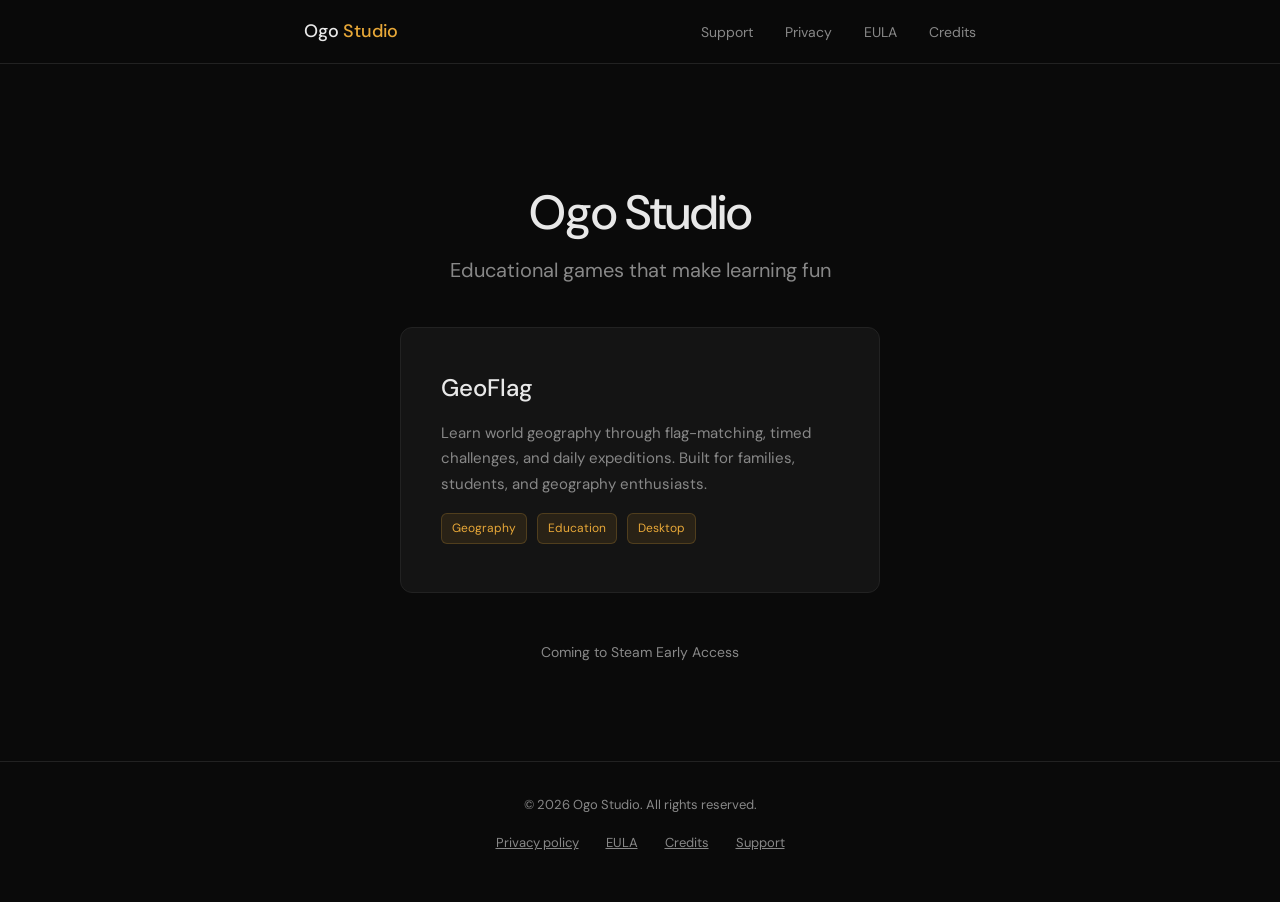
==== index.html @ eb95d6f3 "Initial site: landing, legal docs, support, credits" ====
<!DOCTYPE html>
<html lang="en">
<head>
  <meta charset="UTF-8">
  <meta name="viewport" content="width=device-width, initial-scale=1.0">
  <title>Ogo Studio</title>
  <meta name="description" content="Ogo Studio builds educational games that make learning geography fun. Home of GeoFlag.">
  <link rel="preconnect" href="https://fonts.googleapis.com">
  <link rel="preconnect" href="https://fonts.gstatic.com" crossorigin>
  <link href="https://fonts.googleapis.com/css2?family=DM+Sans:wght@400;500&display=swap" rel="stylesheet">
  <link rel="stylesheet" href="style.css">
</head>
<body>

  <header class="site-header">
    <div class="inner">
      <a href="index.html" class="site-logo">Ogo <span>Studio</span></a>
      <nav>
        <a href="support.html">Support</a>
        <a href="privacy.html">Privacy</a>
        <a href="eula.html">EULA</a>
        <a href="credits.html">Credits</a>
      </nav>
    </div>
  </header>

  <section class="hero">
    <h1>Ogo Studio</h1>
    <p class="subtitle">Educational games that make learning fun</p>

    <div class="game-card">
      <h2 class="mt-0">GeoFlag</h2>
      <p>Learn world geography through flag-matching, timed challenges, and daily expeditions. Built for families, students, and geography enthusiasts.</p>
      <div>
        <span class="tag">Geography</span>
        <span class="tag">Education</span>
        <span class="tag">Desktop</span>
      </div>
    </div>

    <p style="color: var(--text-dim); font-size: 14px;">Coming to Steam Early Access</p>
  </section>

  <footer class="site-footer">
    <p>&copy; 2026 Ogo Studio. All rights reserved.</p>
    <p>
      <a href="privacy.html">Privacy policy</a>
      <a href="eula.html">EULA</a>
      <a href="credits.html">Credits</a>
      <a href="support.html">Support</a>
    </p>
  </footer>

</body>
</html>
---- style.css ----
/* ── Ogo Studio — Shared Styles ── */

:root {
  --bg:        #0a0a0a;
  --surface:   #141414;
  --border:    #222;
  --text:      #e8e8e8;
  --text-dim:  #888;
  --accent:    #e8a838;
  --accent-hover: #f0b848;
  --radius:    12px;
  --max-w:     720px;
}

*, *::before, *::after { box-sizing: border-box; margin: 0; padding: 0; }

html { scroll-behavior: smooth; }

body {
  font-family: "DM Sans", system-ui, -apple-system, sans-serif;
  font-weight: 400;
  font-size: 16px;
  line-height: 1.7;
  color: var(--text);
  background: var(--bg);
  -webkit-font-smoothing: antialiased;
}

/* ── Layout ── */

.page {
  max-width: var(--max-w);
  margin: 0 auto;
  padding: 80px 24px 120px;
}

/* ── Header / Nav ── */

.site-header {
  position: sticky;
  top: 0;
  z-index: 100;
  background: rgba(10, 10, 10, 0.85);
  backdrop-filter: blur(16px);
  -webkit-backdrop-filter: blur(16px);
  border-bottom: 1px solid var(--border);
}

.site-header .inner {
  max-width: var(--max-w);
  margin: 0 auto;
  padding: 16px 24px;
  display: flex;
  align-items: center;
  justify-content: space-between;
}

.site-logo {
  font-size: 18px;
  font-weight: 500;
  color: var(--text);
  text-decoration: none;
  letter-spacing: -0.01em;
}

.site-logo span {
  color: var(--accent);
}

nav a {
  color: var(--text-dim);
  text-decoration: none;
  font-size: 14px;
  margin-left: 28px;
  transition: color 0.2s;
}

nav a:hover { color: var(--text); }

/* ── Typography ── */

h1 {
  font-size: 36px;
  font-weight: 500;
  line-height: 1.2;
  margin-bottom: 16px;
  letter-spacing: -0.02em;
}

h2 {
  font-size: 22px;
  font-weight: 500;
  margin-top: 48px;
  margin-bottom: 12px;
}

h3 {
  font-size: 17px;
  font-weight: 500;
  margin-top: 32px;
  margin-bottom: 8px;
}

p { margin-bottom: 16px; }

.subtitle {
  font-size: 18px;
  color: var(--text-dim);
  margin-bottom: 48px;
}

.effective-date {
  font-size: 13px;
  color: var(--text-dim);
  margin-bottom: 48px;
}

/* ── Lists ── */

ul, ol {
  margin: 0 0 16px 24px;
}

li { margin-bottom: 6px; }

/* ── Links ── */

a { color: var(--accent); }
a:hover { color: var(--accent-hover); }

/* ── Cards ── */

.card {
  background: var(--surface);
  border: 1px solid var(--border);
  border-radius: var(--radius);
  padding: 32px;
  margin-bottom: 24px;
}

/* ── Hero (landing) ── */

.hero {
  text-align: center;
  padding: 120px 24px 80px;
}

.hero h1 {
  font-size: 48px;
  margin-bottom: 12px;
}

.hero .subtitle {
  font-size: 20px;
  margin-bottom: 40px;
}

.game-card {
  background: var(--surface);
  border: 1px solid var(--border);
  border-radius: var(--radius);
  padding: 40px;
  max-width: 480px;
  margin: 0 auto 48px;
  text-align: left;
}

.game-card h2 {
  margin-top: 0;
  font-size: 24px;
}

.game-card p {
  color: var(--text-dim);
  font-size: 15px;
}

.tag {
  display: inline-block;
  font-size: 12px;
  color: var(--accent);
  background: rgba(232, 168, 56, 0.1);
  border: 1px solid rgba(232, 168, 56, 0.2);
  border-radius: 6px;
  padding: 4px 10px;
  margin-right: 6px;
  margin-bottom: 8px;
}

/* ── Support form ── */

.form-group {
  margin-bottom: 20px;
}

label {
  display: block;
  font-size: 14px;
  color: var(--text-dim);
  margin-bottom: 6px;
}

input, textarea, select {
  width: 100%;
  background: var(--bg);
  border: 1px solid var(--border);
  border-radius: 8px;
  padding: 12px 14px;
  font-family: inherit;
  font-size: 15px;
  color: var(--text);
  transition: border-color 0.2s;
}

input:focus, textarea:focus, select:focus {
  outline: none;
  border-color: var(--accent);
}

textarea { resize: vertical; min-height: 120px; }

select { cursor: pointer; }

button {
  background: var(--accent);
  color: #0a0a0a;
  border: none;
  border-radius: 8px;
  padding: 12px 28px;
  font-family: inherit;
  font-size: 15px;
  font-weight: 500;
  cursor: pointer;
  transition: background 0.2s;
}

button:hover { background: var(--accent-hover); }

/* ── Footer ── */

.site-footer {
  border-top: 1px solid var(--border);
  padding: 32px 24px;
  text-align: center;
  font-size: 13px;
  color: var(--text-dim);
}

.site-footer a {
  color: var(--text-dim);
  margin: 0 12px;
}

.site-footer a:hover { color: var(--text); }

/* ── Utility ── */

.mt-0 { margin-top: 0; }
.mb-0 { margin-bottom: 0; }

/* ── Responsive ── */

.meta {
  font-size: 13px;
  color: var(--text-dim);
  margin-top: 8px;
}

.card h3:first-child { margin-top: 0; }

/* ── Responsive ── */

@media (max-width: 600px) {
  .hero h1 { font-size: 32px; }
  .hero { padding: 80px 20px 60px; }
  .page { padding: 60px 20px 100px; }
  nav a { margin-left: 16px; font-size: 13px; }
  .game-card { padding: 28px; }
}
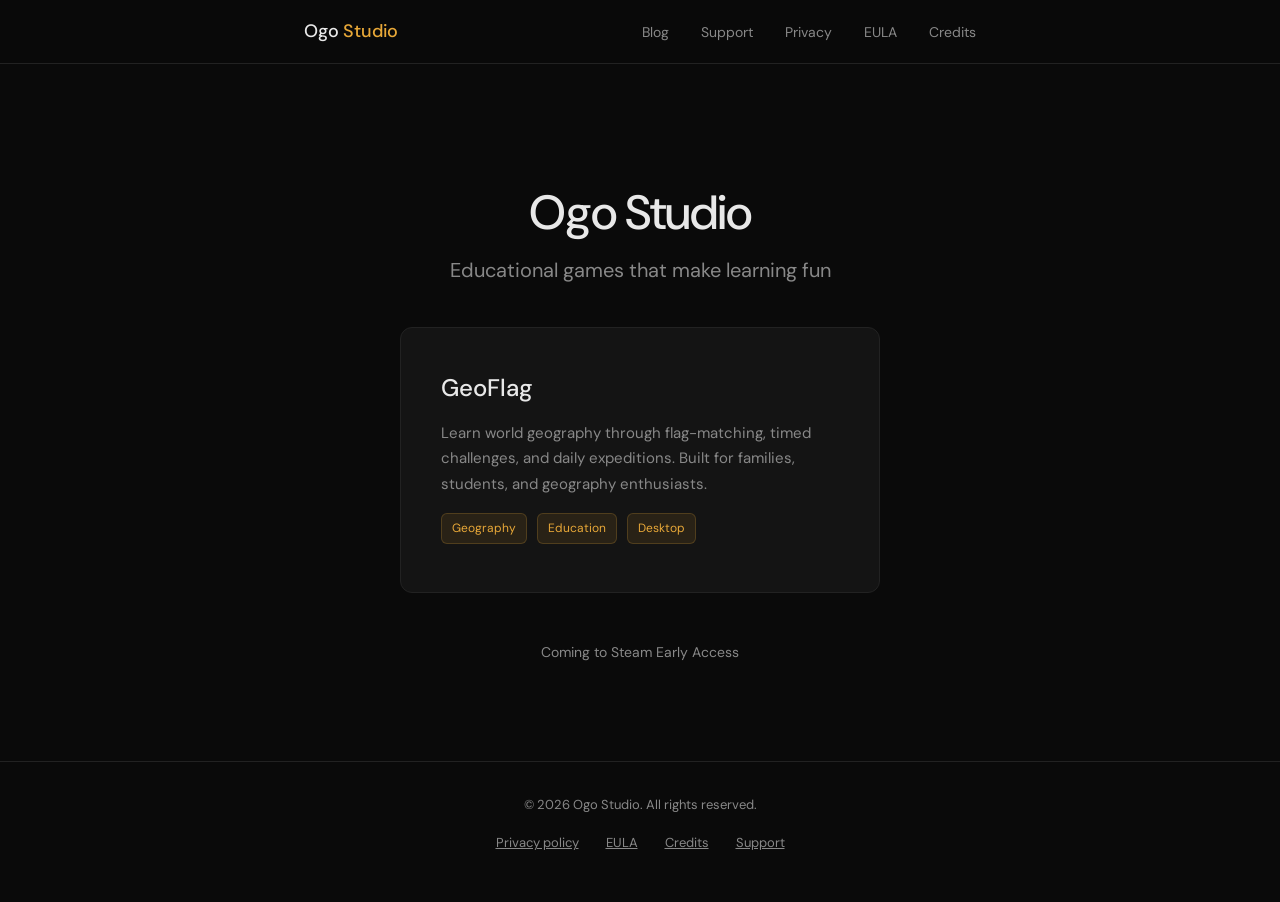
==== commit 0014db5f: "Add /blog/ section + nav links across all pages Sets up canonical blog home for Ogo Studio dev posts" ====
--- a/index.html
+++ b/index.html
@@ -16,6 +16,7 @@
     <div class="inner">
       <a href="index.html" class="site-logo">Ogo <span>Studio</span></a>
       <nav>
+        <a href="blog/index.html">Blog</a>
         <a href="support.html">Support</a>
         <a href="privacy.html">Privacy</a>
         <a href="eula.html">EULA</a>
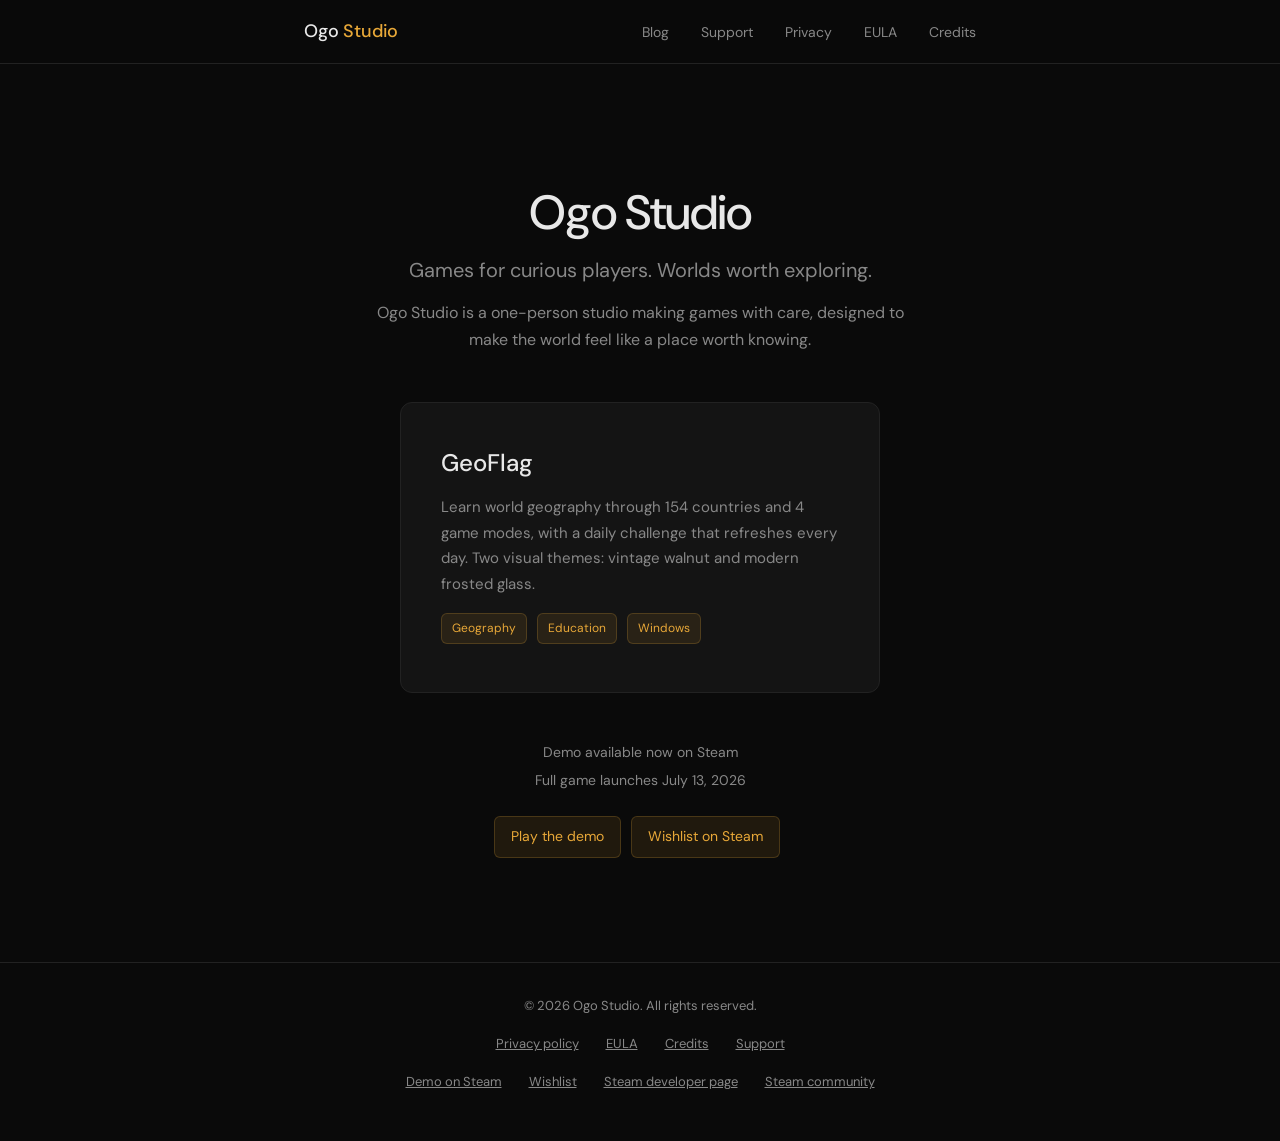
==== commit e430178c: "Update landing copy and add Steam funnel Replace generic "Educational games that make learning fun" " ====
--- a/index.html
+++ b/index.html
@@ -27,19 +27,26 @@
 
   <section class="hero">
     <h1>Ogo Studio</h1>
-    <p class="subtitle">Educational games that make learning fun</p>
+    <p class="subtitle">Games for curious players. Worlds worth exploring.</p>
+    <p style="color: var(--text-dim); max-width: 540px; margin: -28px auto 48px;">Ogo Studio is a one-person studio making games with care, designed to make the world feel like a place worth knowing.</p>
 
     <div class="game-card">
       <h2 class="mt-0">GeoFlag</h2>
-      <p>Learn world geography through flag-matching, timed challenges, and daily expeditions. Built for families, students, and geography enthusiasts.</p>
+      <p>Learn world geography through 154 countries and 4 game modes, with a daily challenge that refreshes every day. Two visual themes: vintage walnut and modern frosted glass.</p>
       <div>
         <span class="tag">Geography</span>
         <span class="tag">Education</span>
-        <span class="tag">Desktop</span>
+        <span class="tag">Windows</span>
       </div>
     </div>
 
-    <p style="color: var(--text-dim); font-size: 14px;">Coming to Steam Early Access</p>
+    <p style="color: var(--text-dim); font-size: 14px; margin-bottom: 4px;">Demo available now on Steam</p>
+    <p style="color: var(--text-dim); font-size: 14px; margin-bottom: 24px;">Full game launches July 13, 2026</p>
+
+    <p>
+      <a class="tag" href="https://store.steampowered.com/app/4675110" target="_blank" rel="noopener noreferrer" style="font-size: 14px; padding: 8px 16px; text-decoration: none;">Play the demo</a>
+      <a class="tag" href="https://store.steampowered.com/app/4628800" target="_blank" rel="noopener noreferrer" style="font-size: 14px; padding: 8px 16px; text-decoration: none;">Wishlist on Steam</a>
+    </p>
   </section>
 
   <footer class="site-footer">
@@ -50,6 +57,12 @@
       <a href="credits.html">Credits</a>
       <a href="support.html">Support</a>
     </p>
+    <p>
+      <a href="https://store.steampowered.com/app/4675110" target="_blank" rel="noopener noreferrer">Demo on Steam</a>
+      <a href="https://store.steampowered.com/app/4628800" target="_blank" rel="noopener noreferrer">Wishlist</a>
+      <a href="https://store.steampowered.com/developer/ogostudio" target="_blank" rel="noopener noreferrer">Steam developer page</a>
+      <a href="https://steamcommunity.com/groups/ogostudio" target="_blank" rel="noopener noreferrer">Steam community</a>
+    </p>
   </footer>
 
 </body>
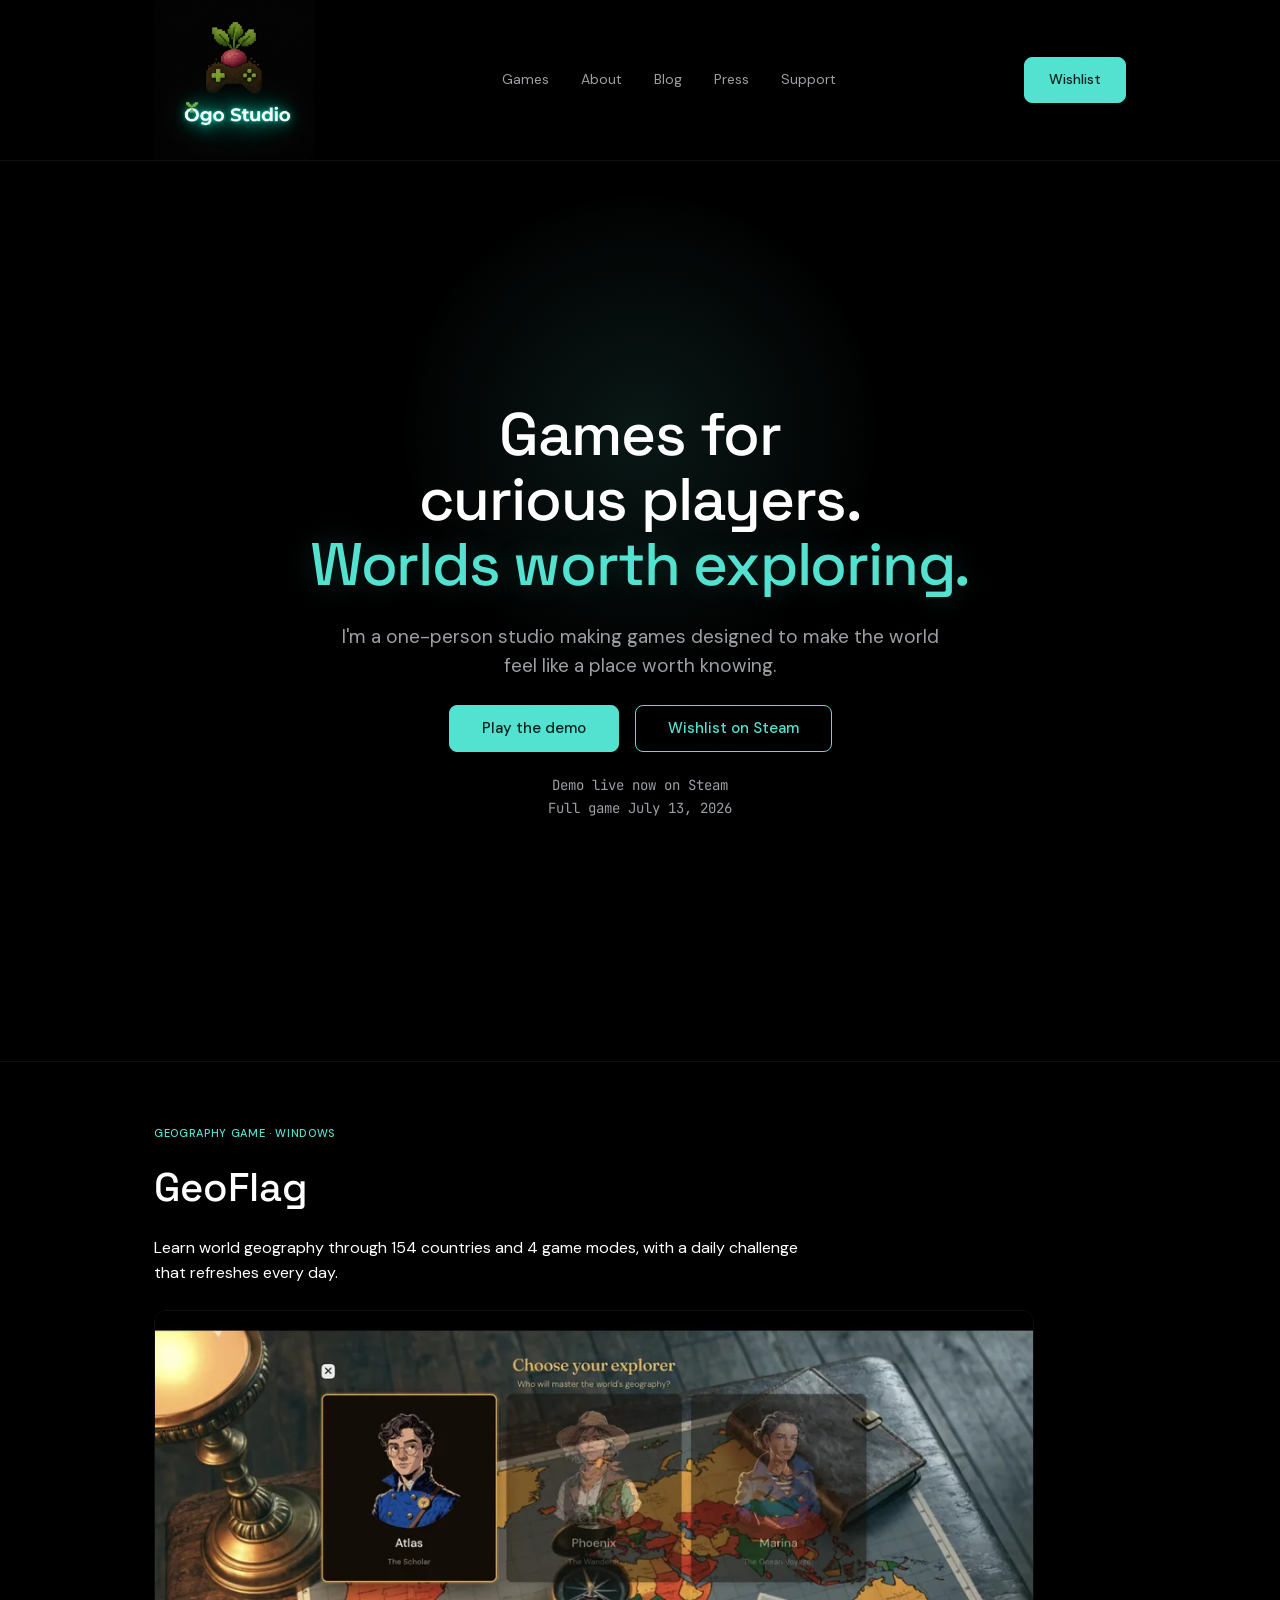
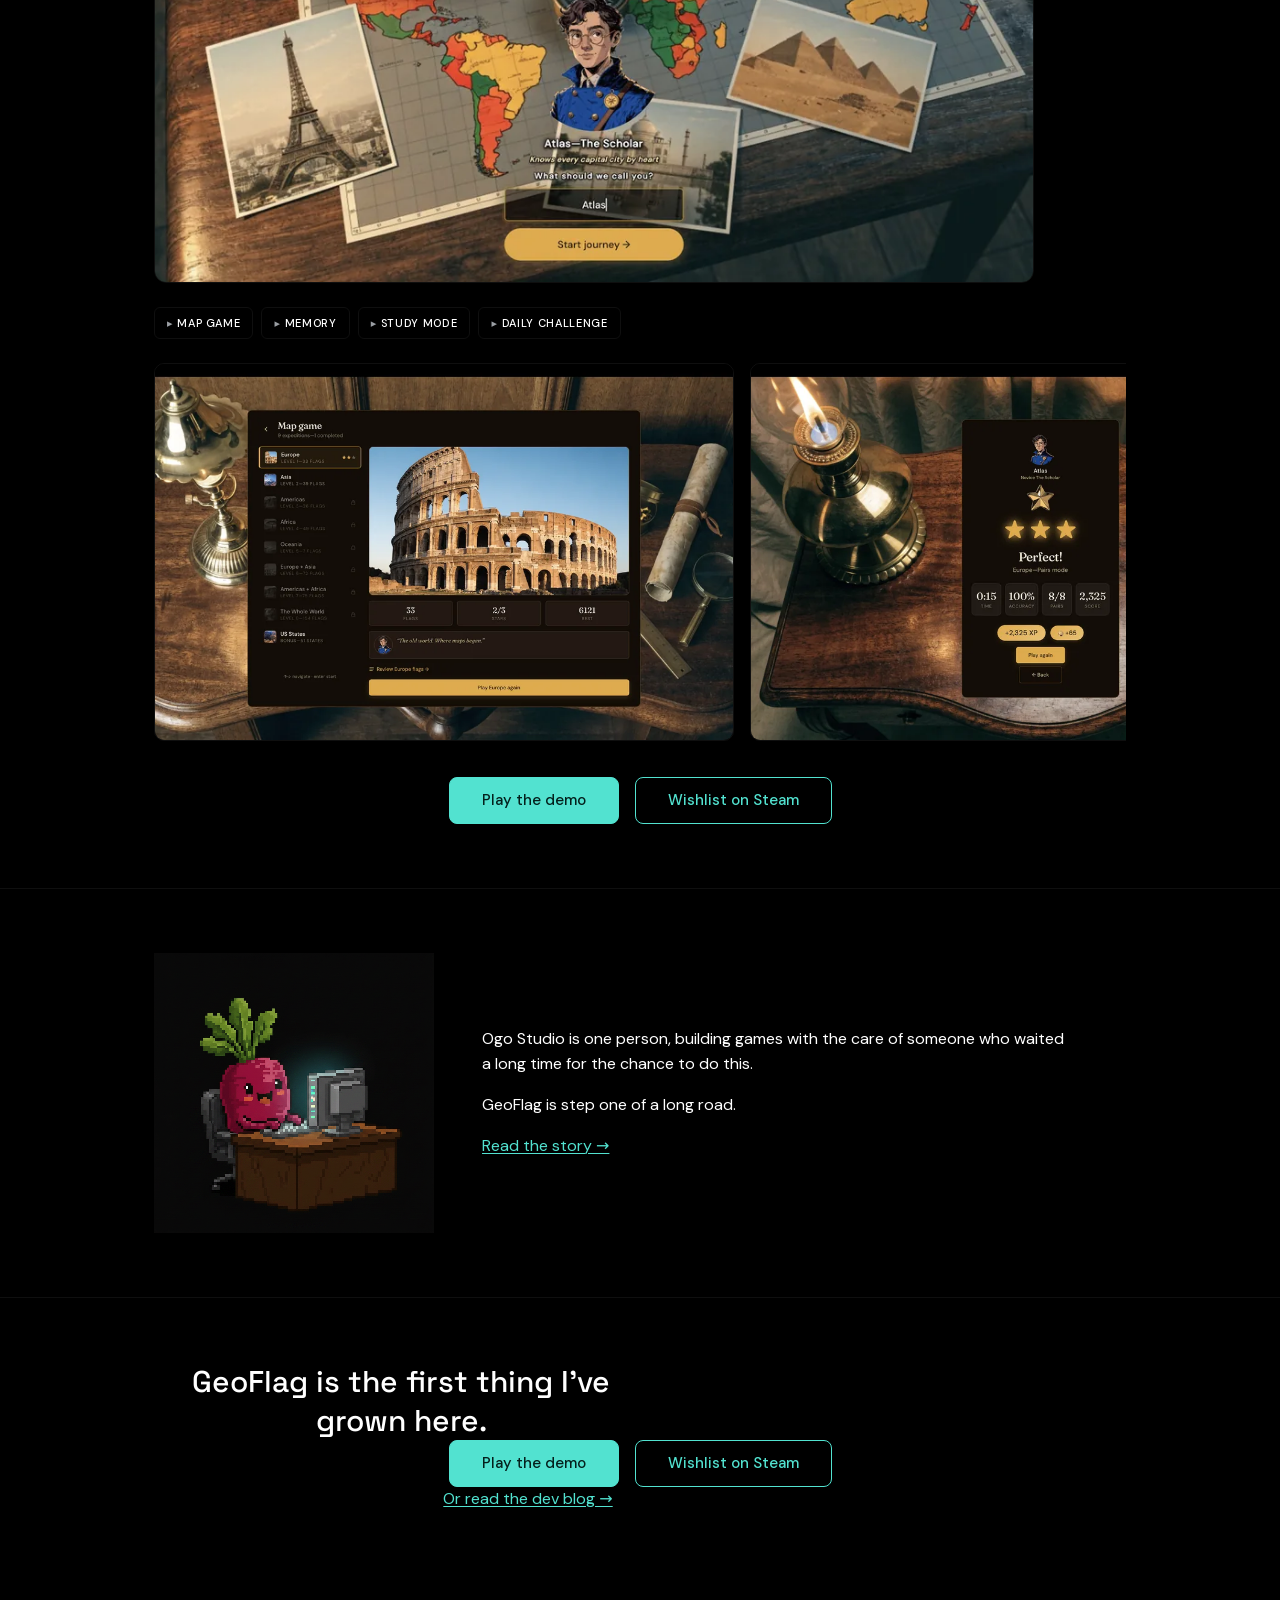
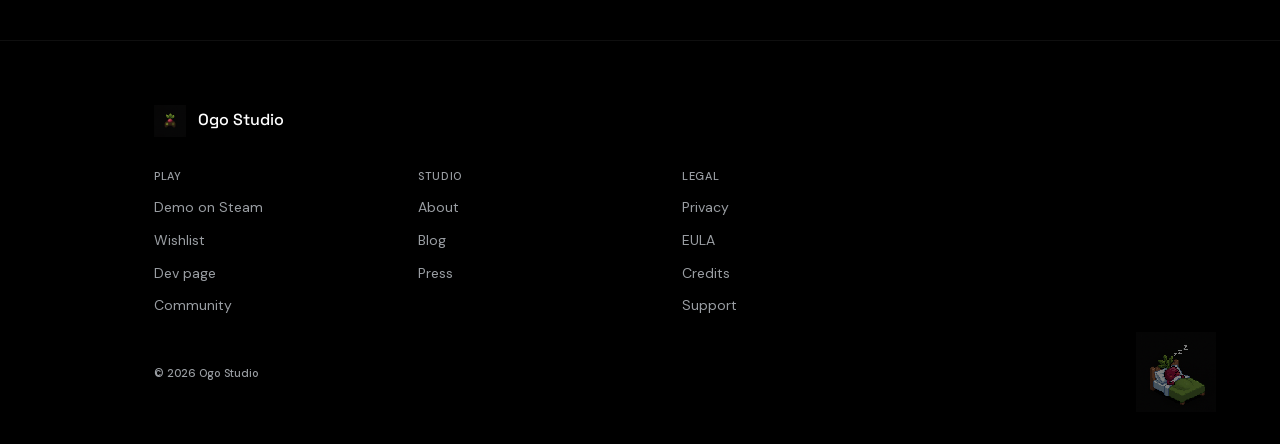
==== commit 33f76204: "Landing: rebuilt index.html on shell foundation" ====
--- a/index.html
+++ b/index.html
@@ -3,66 +3,219 @@
 <head>
   <meta charset="UTF-8">
   <meta name="viewport" content="width=device-width, initial-scale=1.0">
-  <title>Ogo Studio</title>
-  <meta name="description" content="Ogo Studio builds educational games that make learning geography fun. Home of GeoFlag.">
-  <link rel="preconnect" href="https://fonts.googleapis.com">
-  <link rel="preconnect" href="https://fonts.gstatic.com" crossorigin>
-  <link href="https://fonts.googleapis.com/css2?family=DM+Sans:wght@400;500&display=swap" rel="stylesheet">
-  <link rel="stylesheet" href="style.css">
+  <title>Ogo Studio · Games for curious players</title>
+  <meta name="description" content="Ogo Studio is a one-person studio making games designed to make the world feel like a place worth knowing. GeoFlag demo live on Steam, full game July 13, 2026.">
+
+  <meta property="og:type" content="website">
+  <meta property="og:title" content="Ogo Studio · Games for curious players">
+  <meta property="og:description" content="Ogo Studio is a one-person studio making games designed to make the world feel like a place worth knowing. GeoFlag demo live on Steam, full game July 13, 2026.">
+  <meta property="og:image" content="https://ogorod-com.github.io/ogostudio-site/assets/og/og-default.png">
+  <meta property="og:url" content="https://ogorod-com.github.io/ogostudio-site/">
+
+  <meta name="twitter:card" content="summary_large_image">
+  <meta name="twitter:title" content="Ogo Studio · Games for curious players">
+  <meta name="twitter:description" content="Ogo Studio is a one-person studio making games designed to make the world feel like a place worth knowing. GeoFlag demo live on Steam, full game July 13, 2026.">
+  <meta name="twitter:image" content="https://ogorod-com.github.io/ogostudio-site/assets/og/og-default.png">
+
+  <link rel="canonical" href="https://ogorod-com.github.io/ogostudio-site/">
+  <!-- Favicon set is generated with a later phase; the studio mark stands in for now. -->
+  <link rel="icon" type="image/png" href="assets/logo/ogo-mark.png">
+
+  <link rel="stylesheet" href="assets/css/style.css">
+  <script type="module" src="assets/js/enhance.js" defer></script>
+
+  <script type="application/ld+json">
+  {
+    "@context": "https://schema.org",
+    "@type": "Organization",
+    "name": "Ogo Studio",
+    "url": "https://ogorod-com.github.io/ogostudio-site/",
+    "logo": "https://ogorod-com.github.io/ogostudio-site/assets/logo/ogo-mark.png",
+    "description": "A one-person studio making games for curious players.",
+    "founder": { "@type": "Person", "name": "Andrey" }
+  }
+  </script>
 </head>
 <body>
 
+  <!-- Skip link: first focusable element on the page -->
+  <a class="skip-link" href="#main">Skip to content</a>
+
   <header class="site-header">
-    <div class="inner">
-      <a href="index.html" class="site-logo">Ogo <span>Studio</span></a>
-      <nav>
+    <div class="container site-header__inner">
+      <a href="index.html" class="site-header__brand" aria-label="Ogo Studio home">
+        <img src="assets/logo/ogo-studio-lockup.png" alt="Ogo Studio" width="160" height="48">
+      </a>
+      <nav class="site-header__nav" aria-label="Primary">
+        <a href="index.html">Games</a>
+        <a href="about.html">About</a>
         <a href="blog/index.html">Blog</a>
+        <a href="press.html">Press</a>
         <a href="support.html">Support</a>
-        <a href="privacy.html">Privacy</a>
-        <a href="eula.html">EULA</a>
-        <a href="credits.html">Credits</a>
       </nav>
+      <div class="site-header__controls">
+        <!-- TRUTH: STUDIO.md Steam app IDs — full game 4628800 -->
+        <a class="btn btn--primary site-header__cta"
+           href="https://store.steampowered.com/app/4628800"
+           target="_blank" rel="noopener noreferrer">Wishlist</a>
+        <button class="site-header__menu" aria-label="Open menu" aria-expanded="false">
+          <svg viewBox="0 0 24 24" fill="none" aria-hidden="true">
+            <path d="M4 7h16M4 12h16M4 17h16" stroke="currentColor" stroke-width="1.5" stroke-linecap="round"/>
+          </svg>
+        </button>
+      </div>
     </div>
   </header>
 
-  <section class="hero">
-    <h1>Ogo Studio</h1>
-    <p class="subtitle">Games for curious players. Worlds worth exploring.</p>
-    <p style="color: var(--text-dim); max-width: 540px; margin: -28px auto 48px;">Ogo Studio is a one-person studio making games with care, designed to make the world feel like a place worth knowing.</p>
-
-    <div class="game-card">
-      <h2 class="mt-0">GeoFlag</h2>
-      <p>Learn world geography through 154 countries and 4 game modes, with a daily challenge that refreshes every day. Two visual themes: vintage walnut and modern frosted glass.</p>
-      <div>
-        <span class="tag">Geography</span>
-        <span class="tag">Education</span>
-        <span class="tag">Windows</span>
-      </div>
+  <main id="main">
+
+    <!-- ===== SECTION 1: HERO ===== -->
+    <section class="hero hero--home">
+      <div class="hero-sentinel" aria-hidden="true"></div>
+      <div class="hero__inner container">
+        <h1>
+          <span class="line">Games for curious players.</span>
+          <span class="line glow-text">Worlds worth exploring.</span>
+        </h1>
+        <p class="hero__subline">I'm a one-person studio making games designed to make the world feel like a place worth knowing.</p>
+        <div class="cta-row">
+          <a class="btn btn--primary" href="https://store.steampowered.com/app/4675110" target="_blank" rel="noopener noreferrer">Play the demo</a>
+          <a class="btn btn--secondary" href="https://store.steampowered.com/app/4628800" target="_blank" rel="noopener noreferrer">Wishlist on Steam</a>
+        </div>
+        <!-- TRUTH: STUDIO.md launch date + demo status (May 25, 2026 demo live; July 13, 2026 full launch) -->
+        <div class="status-block">
+          <span>Demo live now on Steam</span>
+          <span>Full game July 13, 2026</span>
+        </div>
+      </div>
+    </section>
+
+    <!-- ===== SECTION 2: GEOFLAG SHOWCASE ===== -->
+    <section class="showcase">
+      <div class="container showcase__inner">
+        <p class="eyebrow reveal">Geography game · Windows</p>
+        <h2 class="reveal r2">GeoFlag</h2>
+        <!-- TRUTH: GeoFlag CLAUDE.md game modes + country count (154 countries verified against src/countries.js, 4 modes: Map Game, Memory, Study, Daily Challenge) -->
+        <p class="showcase__desc reveal r3">Learn world geography through 154 countries and 4 game modes, with a daily challenge that refreshes every day.</p>
+
+        <div class="showcase__shot reveal r4">
+          <picture>
+            <source type="image/webp"
+              srcset="assets/screenshots/geoflag-hero-character-select-960w.webp 960w,
+                      assets/screenshots/geoflag-hero-character-select.webp 1920w"
+              sizes="(max-width:920px) 100vw, 880px">
+            <img src="assets/screenshots/geoflag-hero-character-select.webp"
+              alt="GeoFlag character select screen in the vintage walnut theme"
+              width="1920" height="1249" loading="lazy" decoding="async">
+          </picture>
+        </div>
+
+        <ul class="mode-chips reveal r5">
+          <li class="mode-chip">Map Game</li>
+          <li class="mode-chip">Memory</li>
+          <li class="mode-chip">Study Mode</li>
+          <li class="mode-chip">Daily Challenge</li>
+        </ul>
+
+        <div class="screenshot-gallery reveal" tabindex="0" role="group" aria-label="GeoFlag screenshots, scroll horizontally">
+          <picture>
+            <source type="image/webp" srcset="assets/screenshots/geoflag-mapgame-europe-960w.webp 960w, assets/screenshots/geoflag-mapgame-europe.webp 1920w" sizes="(max-width:640px) 80vw, 600px">
+            <img src="assets/screenshots/geoflag-mapgame-europe.webp" alt="Map Game Europe selection with the Colosseum" width="1920" height="1249" loading="lazy" decoding="async">
+          </picture>
+          <picture>
+            <source type="image/webp" srcset="assets/screenshots/geoflag-memory-result-960w.webp 960w, assets/screenshots/geoflag-memory-result.webp 1920w" sizes="(max-width:640px) 80vw, 600px">
+            <img src="assets/screenshots/geoflag-memory-result.webp" alt="Memory mode result screen showing a perfect score" width="1920" height="1249" loading="lazy" decoding="async">
+          </picture>
+          <picture>
+            <source type="image/webp" srcset="assets/screenshots/geoflag-study-asia-960w.webp 960w, assets/screenshots/geoflag-study-asia.webp 1920w" sizes="(max-width:640px) 80vw, 600px">
+            <img src="assets/screenshots/geoflag-study-asia.webp" alt="Study Mode Asia region with Mt. Fuji" width="1920" height="1249" loading="lazy" decoding="async">
+          </picture>
+          <picture>
+            <source type="image/webp" srcset="assets/screenshots/geoflag-mapgame-modern-960w.webp 960w, assets/screenshots/geoflag-mapgame-modern.webp 1920w" sizes="(max-width:640px) 80vw, 600px">
+            <img src="assets/screenshots/geoflag-mapgame-modern.webp" alt="Map Game Americas in the modern frosted glass theme" width="1920" height="1249" loading="lazy" decoding="async">
+          </picture>
+          <picture>
+            <source type="image/webp" srcset="assets/screenshots/geoflag-daily-challenge-960w.webp 960w, assets/screenshots/geoflag-daily-challenge.webp 1280w" sizes="(max-width:640px) 80vw, 600px">
+            <img src="assets/screenshots/geoflag-daily-challenge.webp" alt="Daily Challenge Day 13 with a Bulgaria flag" width="1280" height="719" loading="lazy" decoding="async">
+          </picture>
+        </div>
+
+        <div class="cta-row reveal">
+          <a class="btn btn--primary" href="https://store.steampowered.com/app/4675110" target="_blank" rel="noopener noreferrer">Play the demo</a>
+          <a class="btn btn--secondary" href="https://store.steampowered.com/app/4628800" target="_blank" rel="noopener noreferrer">Wishlist on Steam</a>
+        </div>
+      </div>
+    </section>
+
+    <!-- ===== SECTION 3: STUDIO STRIP ===== -->
+    <section class="studio-strip">
+      <div class="container studio-strip__inner">
+        <div class="studio-strip__img reveal">
+          <img src="assets/logo/beet-at-desk.png" alt="Pixel-art beet character at a desk" width="280" height="280" loading="lazy" decoding="async">
+        </div>
+        <div class="studio-strip__text reveal r2">
+          <p>Ogo Studio is one person, building games with the care of someone who waited a long time for the chance to do this.</p>
+          <p>GeoFlag is step one of a long road.</p>
+          <p><a class="link" href="about.html">Read the story &rarr;</a></p>
+        </div>
+      </div>
+    </section>
+
+    <!-- ===== SECTION 4: SOFT CLOSE ===== -->
+    <section class="close">
+      <div class="container">
+        <p class="close__lead">GeoFlag is the first thing I've grown here.</p>
+        <div class="cta-row">
+          <a class="btn btn--primary" href="https://store.steampowered.com/app/4675110" target="_blank" rel="noopener noreferrer">Play the demo</a>
+          <a class="btn btn--secondary" href="https://store.steampowered.com/app/4628800" target="_blank" rel="noopener noreferrer">Wishlist on Steam</a>
+        </div>
+        <p><a class="link" href="blog/index.html">Or read the dev blog &rarr;</a></p>
+      </div>
+    </section>
+
+  </main>
+
+  <footer class="site-footer">
+    <div class="container">
+      <div class="site-footer__brand">
+        <img src="assets/logo/ogo-mark.png" alt="" width="32" height="32">
+        <span>Ogo Studio</span>
+      </div>
+
+      <div class="site-footer__cols">
+        <div class="site-footer__col">
+          <h2>Play</h2>
+          <ul role="list">
+            <!-- TRUTH: STUDIO.md Steam app IDs — demo 4675110 -->
+            <li><a href="https://store.steampowered.com/app/4675110" target="_blank" rel="noopener noreferrer">Demo on Steam</a></li>
+            <li><a href="https://store.steampowered.com/app/4628800" target="_blank" rel="noopener noreferrer">Wishlist</a></li>
+            <li><a href="https://store.steampowered.com/developer/ogostudio" target="_blank" rel="noopener noreferrer">Dev page</a></li>
+            <li><a href="https://steamcommunity.com/groups/ogostudio" target="_blank" rel="noopener noreferrer">Community</a></li>
+          </ul>
+        </div>
+        <div class="site-footer__col">
+          <h2>Studio</h2>
+          <ul role="list">
+            <li><a href="about.html">About</a></li>
+            <li><a href="blog/index.html">Blog</a></li>
+            <li><a href="press.html">Press</a></li>
+          </ul>
+        </div>
+        <div class="site-footer__col">
+          <h2>Legal</h2>
+          <ul role="list">
+            <li><a href="privacy.html">Privacy</a></li>
+            <li><a href="eula.html">EULA</a></li>
+            <li><a href="credits.html">Credits</a></li>
+            <li><a href="support.html">Support</a></li>
+          </ul>
+        </div>
+      </div>
+
+      <p class="site-footer__legal">&copy; 2026 Ogo Studio</p>
     </div>
 
-    <p style="color: var(--text-dim); font-size: 14px; margin-bottom: 4px;">Demo available now on Steam</p>
-    <p style="color: var(--text-dim); font-size: 14px; margin-bottom: 24px;">Full game launches July 13, 2026</p>
-
-    <p>
-      <a class="tag" href="https://store.steampowered.com/app/4675110" target="_blank" rel="noopener noreferrer" style="font-size: 14px; padding: 8px 16px; text-decoration: none;">Play the demo</a>
-      <a class="tag" href="https://store.steampowered.com/app/4628800" target="_blank" rel="noopener noreferrer" style="font-size: 14px; padding: 8px 16px; text-decoration: none;">Wishlist on Steam</a>
-    </p>
-  </section>
-
-  <footer class="site-footer">
-    <p>&copy; 2026 Ogo Studio. All rights reserved.</p>
-    <p>
-      <a href="privacy.html">Privacy policy</a>
-      <a href="eula.html">EULA</a>
-      <a href="credits.html">Credits</a>
-      <a href="support.html">Support</a>
-    </p>
-    <p>
-      <a href="https://store.steampowered.com/app/4675110" target="_blank" rel="noopener noreferrer">Demo on Steam</a>
-      <a href="https://store.steampowered.com/app/4628800" target="_blank" rel="noopener noreferrer">Wishlist</a>
-      <a href="https://store.steampowered.com/developer/ogostudio" target="_blank" rel="noopener noreferrer">Steam developer page</a>
-      <a href="https://steamcommunity.com/groups/ogostudio" target="_blank" rel="noopener noreferrer">Steam community</a>
-    </p>
+    <img class="site-footer__beet" src="assets/beet/beet-sleeping.png" alt="" aria-hidden="true">
   </footer>
 
 </body>
--- a/assets/css/style.css
+++ b/assets/css/style.css
@@ -0,0 +1,515 @@
+/* ==========================================================================
+   Ogo Studio — site shell stylesheet
+   Tokens, reset, base type, layout primitives, header, footer, motion.
+   Sources: WEBSITE-ARCHITECTURE.md §6, OGO-STUDIO-BRAND.md v0.3 §4/§5/§9.
+   Dark-only by design. No light mode (brand rule, ARCH §7.1 #9).
+   ========================================================================== */
+
+/* --------------------------------------------------------------------------
+   1. Self-hosted fonts (privacy: ZERO external network requests)
+   DM Sans copied from the GeoFlag bundle. Space Grotesk + JetBrains Mono
+   pulled from @fontsource (OFL 1.1). Licenses live in assets/fonts/.
+   Do NOT re-add a Google Fonts <link> anywhere: it leaks visitor IPs and
+   breaks the "entirely offline / no third party" posture.
+   -------------------------------------------------------------------------- */
+
+/* DM Sans — variable subset files, one per unicode subset, both weights. */
+@font-face{font-family:'DM Sans';font-style:normal;font-weight:400 500;font-display:swap;
+  src:url('../fonts/DMSans-latin.woff2') format('woff2');
+  unicode-range:U+0000-00FF,U+0131,U+0152-0153,U+02BB-02BC,U+02C6,U+02DA,U+02DC,U+0304,U+0308,U+0329,U+2000-206F,U+20AC,U+2122,U+2191,U+2193,U+2212,U+2215,U+FEFF,U+FFFD}
+@font-face{font-family:'DM Sans';font-style:normal;font-weight:400 500;font-display:swap;
+  src:url('../fonts/DMSans-latin-ext.woff2') format('woff2');
+  unicode-range:U+0100-02BA,U+02BD-02C5,U+02C7-02CC,U+02CE-02D7,U+02DD-02FF,U+0304,U+0308,U+0329,U+1D00-1DBF,U+1E00-1E9F,U+1EF2-1EFF,U+2020,U+20A0-20AB,U+20AD-20C0,U+2113,U+2C60-2C7F,U+A720-A7FF}
+
+/* Space Grotesk — display / headings / wordmark, weights 400 / 500 / 600. */
+@font-face{font-family:'Space Grotesk';font-style:normal;font-weight:400;font-display:swap;
+  src:url('../fonts/SpaceGrotesk-latin-400.woff2') format('woff2');
+  unicode-range:U+0000-00FF,U+0131,U+0152-0153,U+02BB-02BC,U+02C6,U+02DA,U+02DC,U+0304,U+0308,U+0329,U+2000-206F,U+20AC,U+2122,U+2191,U+2193,U+2212,U+2215,U+FEFF,U+FFFD}
+@font-face{font-family:'Space Grotesk';font-style:normal;font-weight:400;font-display:swap;
+  src:url('../fonts/SpaceGrotesk-latin-ext-400.woff2') format('woff2');
+  unicode-range:U+0100-02BA,U+02BD-02C5,U+02C7-02CC,U+02CE-02D7,U+02DD-02FF,U+0304,U+0308,U+0329,U+1D00-1DBF,U+1E00-1E9F,U+1EF2-1EFF,U+2020,U+20A0-20AB,U+20AD-20C0,U+2113,U+2C60-2C7F,U+A720-A7FF}
+@font-face{font-family:'Space Grotesk';font-style:normal;font-weight:500;font-display:swap;
+  src:url('../fonts/SpaceGrotesk-latin-500.woff2') format('woff2');
+  unicode-range:U+0000-00FF,U+0131,U+0152-0153,U+02BB-02BC,U+02C6,U+02DA,U+02DC,U+0304,U+0308,U+0329,U+2000-206F,U+20AC,U+2122,U+2191,U+2193,U+2212,U+2215,U+FEFF,U+FFFD}
+@font-face{font-family:'Space Grotesk';font-style:normal;font-weight:500;font-display:swap;
+  src:url('../fonts/SpaceGrotesk-latin-ext-500.woff2') format('woff2');
+  unicode-range:U+0100-02BA,U+02BD-02C5,U+02C7-02CC,U+02CE-02D7,U+02DD-02FF,U+0304,U+0308,U+0329,U+1D00-1DBF,U+1E00-1E9F,U+1EF2-1EFF,U+2020,U+20A0-20AB,U+20AD-20C0,U+2113,U+2C60-2C7F,U+A720-A7FF}
+@font-face{font-family:'Space Grotesk';font-style:normal;font-weight:600;font-display:swap;
+  src:url('../fonts/SpaceGrotesk-latin-600.woff2') format('woff2');
+  unicode-range:U+0000-00FF,U+0131,U+0152-0153,U+02BB-02BC,U+02C6,U+02DA,U+02DC,U+0304,U+0308,U+0329,U+2000-206F,U+20AC,U+2122,U+2191,U+2193,U+2212,U+2215,U+FEFF,U+FFFD}
+@font-face{font-family:'Space Grotesk';font-style:normal;font-weight:600;font-display:swap;
+  src:url('../fonts/SpaceGrotesk-latin-ext-600.woff2') format('woff2');
+  unicode-range:U+0100-02BA,U+02BD-02C5,U+02C7-02CC,U+02CE-02D7,U+02DD-02FF,U+0304,U+0308,U+0329,U+1D00-1DBF,U+1E00-1E9F,U+1EF2-1EFF,U+2020,U+20A0-20AB,U+20AD-20C0,U+2113,U+2C60-2C7F,U+A720-A7FF}
+
+/* JetBrains Mono — code, hex values, build IDs, timestamps. Weight 400. */
+@font-face{font-family:'JetBrains Mono';font-style:normal;font-weight:400;font-display:swap;
+  src:url('../fonts/JetBrainsMono-latin-400.woff2') format('woff2');
+  unicode-range:U+0000-00FF,U+0131,U+0152-0153,U+02BB-02BC,U+02C6,U+02DA,U+02DC,U+0304,U+0308,U+0329,U+2000-206F,U+20AC,U+2122,U+2191,U+2193,U+2212,U+2215,U+FEFF,U+FFFD}
+@font-face{font-family:'JetBrains Mono';font-style:normal;font-weight:400;font-display:swap;
+  src:url('../fonts/JetBrainsMono-latin-ext-400.woff2') format('woff2');
+  unicode-range:U+0100-02BA,U+02BD-02C5,U+02C7-02CC,U+02CE-02D7,U+02DD-02FF,U+0304,U+0308,U+0329,U+1D00-1DBF,U+1E00-1E9F,U+1EF2-1EFF,U+2020,U+20A0-20AB,U+20AD-20C0,U+2113,U+2C60-2C7F,U+A720-A7FF}
+
+/* --------------------------------------------------------------------------
+   2. Design tokens (:root)
+   -------------------------------------------------------------------------- */
+:root{
+  /* Core palette — Brand Book §4.1 / ARCH §6.1 */
+  --ogo-bg:#000000;
+  --ogo-bg-deep:#0a0c0e;
+  --ogo-glow:#52E2D0;
+  --ogo-glow-soft:rgba(82,226,208,0.15);
+  --ogo-beet:#95113B;
+  --ogo-beet-light:#C2185B;
+  --ogo-beet-deep:#6A1040;
+  --ogo-leaf:#96D64E;
+  --ogo-leaf-deep:#93B83A;
+  --ogo-earth:#56441F;
+  --ogo-text:#FFFFFF;
+  --ogo-text-muted:#9A9EA3;
+  --ogo-line:rgba(255,255,255,0.06);
+
+  /* Functional palette — Brand Book §4.2 */
+  --ui-success:#6AB07A;
+  --ui-warning:#E8A838;
+  --ui-danger:#D86A5C;
+  --ui-panel:#14171B;
+  --ui-panel-2:#1A1E23;
+
+  /* Font families */
+  --font-display:'Space Grotesk',system-ui,-apple-system,'Segoe UI',sans-serif;
+  --font-body:'DM Sans',system-ui,-apple-system,'Segoe UI',sans-serif;
+  --font-mono:'JetBrains Mono',ui-monospace,'SF Mono',Menlo,Consolas,monospace;
+
+  /* Type scale — Brand Book §5.2 (font shorthand: weight size/line family) */
+  --type-display:500 32px/1.2 var(--font-display);
+  --type-h1:500 22px/1.3 var(--font-display);
+  --type-h2:500 16px/1.4 var(--font-body);
+  --type-body:400 16px/1.55 var(--font-body);
+  --type-small:400 14px/1.4 var(--font-body);
+  --type-micro:500 11px/1.3 var(--font-body);
+  --type-mono:400 14px/1.4 var(--font-mono);
+
+  /* Spacing — 4px base, ARCH §6.3 */
+  --space-1:4px;
+  --space-2:8px;
+  --space-3:12px;
+  --space-4:16px;
+  --space-5:24px;
+  --space-6:32px;
+  --space-7:48px;
+  --space-8:64px;
+
+  /* Radius — Brand Book §9.3 */
+  --radius-tile:6px;
+  --radius-panel:8px;
+  --radius-card:10px;
+  --radius-hero:12px;
+
+  /* Motion — Brand Book §9.4 / ARCH §6.5 */
+  --transition-default:200ms ease-out;
+  --transition-slow:400ms ease-out;
+
+  /* Layout */
+  --container-max:1100px;
+}
+
+/* --------------------------------------------------------------------------
+   3. Reset (hand-written, minimal)
+   -------------------------------------------------------------------------- */
+*,*::before,*::after{box-sizing:border-box;}
+*{margin:0;}
+html{-webkit-text-size-adjust:100%;scroll-behavior:smooth;}
+body{min-height:100vh;line-height:1.55;text-rendering:optimizeLegibility;-webkit-font-smoothing:antialiased;-moz-osx-font-smoothing:grayscale;}
+img,picture,svg,video{display:block;max-width:100%;height:auto;}
+button,input,select,textarea{font:inherit;color:inherit;}
+button{background:none;border:none;padding:0;cursor:pointer;}
+a{color:inherit;text-decoration:none;}
+ul[role="list"],ol[role="list"]{list-style:none;padding:0;}
+:where(h1,h2,h3,h4){text-wrap:balance;}
+
+/* --------------------------------------------------------------------------
+   4. Base typography + canvas
+   -------------------------------------------------------------------------- */
+body{
+  font:var(--type-body);
+  color:var(--ogo-text);
+  background:var(--ogo-bg);
+}
+h1{font:var(--type-display);}
+h2{font:var(--type-h1);}
+h3{font:var(--type-h2);}
+p{max-width:68ch;}                              /* line length < 70ch, Brand §5.3 */
+strong{font-weight:500;}                         /* never bold for emphasis, Brand §5.3 */
+code,kbd,samp{font:var(--type-mono);}
+
+/* All numeric data uses tabular figures (Brand §5.3 / ARCH §6.2) */
+body{font-variant-numeric:tabular-nums;}
+
+/* Selection uses the accent at low alpha */
+::selection{background:rgba(82,226,208,0.22);color:var(--ogo-text);}
+
+/* Focus rings — accent, ARCH §12 */
+:focus-visible{outline:2px solid var(--ogo-glow);outline-offset:2px;border-radius:2px;}
+
+/* Links inside prose */
+.prose a,a.link{color:var(--ogo-glow);text-decoration:underline;text-underline-offset:2px;text-decoration-thickness:1px;transition:opacity var(--transition-default);}
+.prose a:hover,a.link:hover{opacity:0.75;}
+
+/* --------------------------------------------------------------------------
+   5. Layout primitives
+   -------------------------------------------------------------------------- */
+.container{
+  width:100%;
+  max-width:var(--container-max);
+  margin-inline:auto;
+  padding-inline:clamp(var(--space-4),5vw,var(--space-8));
+}
+.stack{display:flex;flex-direction:column;}
+.stack > * + *{margin-top:var(--stack-gap,var(--space-5));}
+
+/* Screen-reader-only / skip link target */
+.visually-hidden:not(:focus):not(:focus-within){
+  position:absolute !important;width:1px;height:1px;padding:0;margin:-1px;
+  overflow:hidden;clip:rect(0,0,0,0);white-space:nowrap;border:0;
+}
+
+/* Skip-to-content link — first focusable element */
+.skip-link{
+  position:absolute;top:var(--space-2);left:var(--space-2);z-index:1000;
+  background:var(--ui-panel);color:var(--ogo-text);
+  padding:var(--space-2) var(--space-4);border-radius:var(--radius-panel);
+  border:0.5px solid var(--ogo-line);
+  transform:translateY(-150%);transition:transform var(--transition-default);
+}
+.skip-link:focus{transform:translateY(0);}
+
+/* --------------------------------------------------------------------------
+   6. Buttons
+   -------------------------------------------------------------------------- */
+.btn{
+  display:inline-flex;align-items:center;gap:var(--space-2);
+  font:var(--type-small);font-weight:500;
+  padding:var(--space-3) var(--space-5);
+  border-radius:var(--radius-panel);
+  border:0.5px solid transparent;
+  transition:background var(--transition-default),color var(--transition-default),
+             border-color var(--transition-default),opacity var(--transition-default);
+}
+.btn--primary{background:var(--ogo-glow);color:#04201c;border-color:var(--ogo-glow);}
+.btn--primary:hover{opacity:0.88;}
+.btn--secondary{background:transparent;color:var(--ogo-glow);border-color:var(--ogo-glow);}
+.btn--secondary:hover{background:var(--ogo-glow-soft);}
+
+/* --------------------------------------------------------------------------
+   7. Site header
+   -------------------------------------------------------------------------- */
+.site-header{
+  position:sticky;top:0;z-index:100;
+  background:var(--ogo-bg);
+  border-bottom:0.5px solid var(--ogo-line);
+}
+.site-header__inner{
+  display:flex;align-items:center;justify-content:space-between;gap:var(--space-4);
+  min-height:64px;
+}
+.site-header__brand{display:inline-flex;align-items:center;}
+.site-header__brand img{width:160px;height:auto;}
+.site-header__nav{display:flex;align-items:center;gap:var(--space-6);}
+.site-header__nav a{
+  font:var(--type-small);color:var(--ogo-text-muted);
+  transition:color var(--transition-default);
+}
+.site-header__nav a:hover,.site-header__nav a:focus-visible{color:var(--ogo-text);}
+
+/* Right-side controls cluster (CTA + hamburger) */
+.site-header__controls{display:flex;align-items:center;gap:var(--space-4);}
+
+/* Sticky CTA: visible by DEFAULT (no-JS fallback). When JS is present the
+   .js flag hides it until .header-cta-visible is toggled by the observer. */
+.site-header__cta{white-space:nowrap;}
+.js .site-header__cta{
+  opacity:0;visibility:hidden;pointer-events:none;transform:translateY(-4px);
+  transition:opacity var(--transition-default),transform var(--transition-default),visibility var(--transition-default);
+}
+.js .site-header.header-cta-visible .site-header__cta{
+  opacity:1;visibility:visible;pointer-events:auto;transform:none;
+}
+
+/* Hamburger — hidden on desktop */
+.site-header__menu{display:none;color:var(--ogo-text);padding:var(--space-2);}
+.site-header__menu svg{width:24px;height:24px;}
+
+/* Mobile drawer (collapsed nav) */
+@media (max-width:767px){
+  .site-header__brand img{width:120px;}
+  .site-header__menu{display:inline-flex;}
+  .site-header__nav{
+    position:absolute;top:100%;left:0;right:0;
+    flex-direction:column;align-items:stretch;gap:0;
+    background:var(--ogo-bg-deep);
+    border-bottom:0.5px solid var(--ogo-line);
+    padding:var(--space-2) 0;
+    /* collapsed by default */
+    display:none;
+  }
+  .site-header__nav a{padding:var(--space-3) clamp(var(--space-4),5vw,var(--space-8));}
+  .site-header[data-menu-open="true"] .site-header__nav{display:flex;}
+  /* On mobile the wishlist CTA always shows (conversion-first, no scroll gate) */
+  .js .site-header__cta{opacity:1;visibility:visible;pointer-events:auto;transform:none;}
+}
+
+/* --------------------------------------------------------------------------
+   8. Site footer
+   -------------------------------------------------------------------------- */
+.site-footer{
+  position:relative;
+  border-top:0.5px solid var(--ogo-line);
+  margin-top:var(--space-8);
+  padding-block:var(--space-8);
+}
+.site-footer__brand{display:flex;align-items:center;gap:var(--space-3);margin-bottom:var(--space-6);}
+.site-footer__brand img{width:32px;height:32px;}
+.site-footer__brand span{font:var(--type-h2);font-family:var(--font-display);}
+.site-footer__cols{
+  display:grid;grid-template-columns:repeat(3,minmax(0,1fr));gap:var(--space-6);
+  max-width:760px;
+}
+.site-footer__col h2{
+  font:var(--type-micro);text-transform:uppercase;letter-spacing:0.06em;
+  color:var(--ogo-text-muted);margin-bottom:var(--space-3);
+}
+.site-footer__col ul{list-style:none;display:flex;flex-direction:column;gap:var(--space-2);}
+.site-footer__col a{
+  font:var(--type-small);color:var(--ogo-text-muted);
+  transition:color var(--transition-default);
+}
+.site-footer__col a:hover,.site-footer__col a:focus-visible{color:var(--ogo-text);}
+.site-footer__legal{
+  margin-top:var(--space-7);font:var(--type-micro);color:var(--ogo-text-muted);
+}
+/* Sleeping beet easter egg — desktop only, quiet corner */
+.site-footer__beet{
+  position:absolute;right:clamp(var(--space-4),5vw,var(--space-8));bottom:var(--space-6);
+  width:80px;height:auto;opacity:0.5;
+  image-rendering:pixelated;pointer-events:none;
+}
+@media (max-width:767px){
+  .site-footer__cols{grid-template-columns:1fr;gap:var(--space-6);}
+  .site-footer__beet{display:none;}
+}
+
+/* --------------------------------------------------------------------------
+   9. Motion system
+   -------------------------------------------------------------------------- */
+
+/* Animatable custom property for the wordmark glow pulse (ARCH §7.1 #3). */
+@property --glow-alpha{syntax:'<number>';inherits:false;initial-value:0.16;}
+
+.glow-pulse{position:relative;isolation:isolate;}
+.glow-pulse::before{
+  content:"";position:absolute;inset:-30%;z-index:-1;pointer-events:none;
+  background:radial-gradient(closest-side circle,
+            rgb(82 226 208 / var(--glow-alpha)) 0%, transparent 72%);
+  animation:glow-pulse var(--glow-duration,4s) ease-in-out infinite alternate;
+}
+@keyframes glow-pulse{
+  from{--glow-alpha:0.08;}
+  to{--glow-alpha:0.30;}
+}
+
+/* --------------------------------------------------------------------------
+   10. SVG fractal-noise overlay (tactile printed feel). Inline data URI,
+       no network request. feTurbulence baseFrequency 0.9, numOctaves 2.
+   -------------------------------------------------------------------------- */
+body::before{
+  content:"";position:fixed;inset:0;z-index:900;
+  pointer-events:none;mix-blend-mode:overlay;opacity:0.05;
+  background-image:url("data:image/svg+xml,%3Csvg xmlns='http://www.w3.org/2000/svg' width='160' height='160'%3E%3Cfilter id='n'%3E%3CfeTurbulence type='fractalNoise' baseFrequency='0.9' numOctaves='2' stitchTiles='stitch'/%3E%3C/filter%3E%3Crect width='100%25' height='100%25' filter='url(%23n)'/%3E%3C/svg%3E");
+}
+
+/* --------------------------------------------------------------------------
+   11. Cursor spotlight (hero scope only, CSS-driven by --cursor-x/-y)
+   -------------------------------------------------------------------------- */
+.hero{position:relative;overflow:hidden;}
+.hero > *{position:relative;z-index:1;}      /* lift content above the spotlight */
+.hero::after{
+  content:"";position:absolute;inset:0;z-index:0;pointer-events:none;
+  background:radial-gradient(400px circle at var(--cursor-x,50%) var(--cursor-y,30%),
+            rgb(82 226 208 / 0.10) 0%, transparent 60%);
+  transition:background var(--transition-default);
+}
+@media (pointer:coarse){.hero::after{display:none;}}
+
+/* --------------------------------------------------------------------------
+   12. Shell-preview helpers (demo page only; removed when shell.html is)
+   -------------------------------------------------------------------------- */
+.hero{padding-block:var(--space-8);}
+.eyebrow{font:var(--type-micro);text-transform:uppercase;letter-spacing:0.06em;color:var(--ogo-glow);}
+.lede{color:var(--ogo-text-muted);max-width:60ch;}
+.section{padding-block:var(--space-7);border-top:0.5px solid var(--ogo-line);}
+
+.swatch-grid{
+  display:grid;grid-template-columns:repeat(auto-fill,minmax(180px,1fr));gap:var(--space-3);
+  list-style:none;
+}
+.swatch{
+  border:0.5px solid var(--ogo-line);border-radius:var(--radius-card);
+  overflow:hidden;background:var(--ui-panel);
+}
+.swatch__chip{height:64px;}
+.swatch__meta{padding:var(--space-3);}
+.swatch__name{font:var(--type-small);font-weight:500;}
+.swatch__hex{font:var(--type-mono);color:var(--ogo-text-muted);}
+
+.specimen{display:flex;flex-direction:column;gap:var(--space-4);}
+.specimen__row{display:flex;flex-direction:column;gap:var(--space-1);}
+.specimen__label{font:var(--type-mono);color:var(--ogo-text-muted);}
+.t-display{font:var(--type-display);}
+.t-h1{font:var(--type-h1);}
+.t-h2{font:var(--type-h2);}
+.t-body{font:var(--type-body);}
+.t-small{font:var(--type-small);}
+.t-micro{font:var(--type-micro);text-transform:uppercase;letter-spacing:0.06em;}
+.t-mono{font:var(--type-mono);}
+
+.btn-row{display:flex;flex-wrap:wrap;gap:var(--space-4);align-items:center;}
+.glow-demo{
+  display:inline-flex;align-items:center;justify-content:center;
+  padding:var(--space-6) var(--space-7);border-radius:var(--radius-hero);
+  border:0.5px solid var(--ogo-line);background:var(--ogo-bg-deep);
+  font:var(--type-h1);
+}
+.filler{color:var(--ogo-text-muted);max-width:68ch;}
+.filler + .filler{margin-top:var(--space-4);}
+
+/* --------------------------------------------------------------------------
+   13. Reduced motion — disable every animation and transition (ARCH §7.3)
+   -------------------------------------------------------------------------- */
+@media (prefers-reduced-motion:reduce){
+  *,*::before,*::after{
+    animation-duration:0.001ms !important;
+    animation-iteration-count:1 !important;
+    transition-duration:0.001ms !important;
+    scroll-behavior:auto !important;
+  }
+  .glow-pulse::before{animation:none;--glow-alpha:0.16;}
+  .hero::after{display:none;}
+}
+
+/* ==========================================================================
+   === LANDING (index.html) ===
+   Styles specific to the rebuilt landing page. Tokens only, no new colors
+   or fonts. Scroll reveals + load fade are progressive enhancement: every
+   block is fully visible if @supports / JS / motion are unavailable.
+   ========================================================================== */
+
+/* ---- Hero (home variant) ---- */
+.hero--home{
+  min-height:100vh;
+  display:flex;flex-direction:column;align-items:center;justify-content:center;
+  text-align:center;
+  padding-block:var(--space-8);
+}
+.hero--home .hero-sentinel{position:absolute;top:0;left:0;width:1px;height:1px;}
+.hero__inner{display:flex;flex-direction:column;align-items:center;gap:var(--space-5);}
+.hero h1{
+  font:var(--type-display);
+  font-size:clamp(34px,6vw,60px);line-height:1.08;letter-spacing:-0.02em;
+  max-width:18ch;
+}
+.hero h1 .line{display:block;}
+.hero__subline{
+  font:var(--type-body);font-size:clamp(16px,2.2vw,19px);
+  color:var(--ogo-text-muted);max-width:48ch;
+}
+.status-block{
+  font:var(--type-mono);color:var(--ogo-text-muted);
+  display:flex;flex-direction:column;gap:var(--space-1);align-items:center;
+}
+
+/* Cyan tinted headline line with a soft animated halo */
+@property --halo-alpha{syntax:'<number>';inherits:false;initial-value:0.18;}
+.glow-text{color:var(--ogo-glow);text-shadow:0 0 28px rgb(82 226 208 / var(--halo-alpha,0.18));}
+@media (prefers-reduced-motion:no-preference){
+  .glow-text{animation:glow-text-pulse 4s ease-in-out infinite alternate;}
+}
+@keyframes glow-text-pulse{from{--halo-alpha:0.12;}to{--halo-alpha:0.42;}}
+
+/* ---- Shared CTA row ---- */
+.cta-row{display:flex;flex-wrap:wrap;gap:var(--space-4);justify-content:center;}
+.cta-row .btn{font-size:15px;padding:var(--space-3) var(--space-6);}
+@media (max-width:520px){
+  .cta-row{flex-direction:column;align-items:stretch;width:100%;max-width:320px;margin-inline:auto;}
+  .cta-row .btn{justify-content:center;}
+}
+
+/* ---- Page-load fade-in for the hero (JS + motion only; safe fallback) ---- */
+@media (prefers-reduced-motion:no-preference){
+  html.js .hero__inner > *{opacity:0;transform:translateY(12px);}
+  html.js body.loaded .hero__inner > *{
+    opacity:1;transform:none;
+    transition:opacity .6s ease-out,transform .6s ease-out;
+  }
+  html.js body.loaded .hero__inner > *:nth-child(2){transition-delay:.08s;}
+  html.js body.loaded .hero__inner > *:nth-child(3){transition-delay:.16s;}
+  html.js body.loaded .hero__inner > *:nth-child(4){transition-delay:.24s;}
+}
+
+/* ---- GeoFlag showcase ---- */
+.showcase{padding-block:var(--space-8);border-top:0.5px solid var(--ogo-line);}
+.showcase__inner{display:flex;flex-direction:column;gap:var(--space-5);}
+.showcase h2{font:var(--type-display);font-size:clamp(28px,4vw,40px);}
+.showcase__desc{font:var(--type-body);max-width:60ch;}
+.showcase__shot{max-width:880px;border-radius:var(--radius-hero);overflow:hidden;align-self:flex-start;}
+.showcase__shot img{display:block;width:100%;height:auto;border-radius:var(--radius-hero);border:0.5px solid var(--ogo-line);}
+
+.mode-chips{display:flex;flex-wrap:wrap;gap:var(--space-2);list-style:none;padding:0;}
+.mode-chip{
+  font:var(--type-micro);text-transform:uppercase;letter-spacing:0.06em;
+  color:var(--ogo-text);border:0.5px solid var(--ogo-line);
+  border-radius:var(--radius-tile);padding:var(--space-2) var(--space-3);
+}
+.mode-chip::before{content:"\25B8";color:var(--ogo-text-muted);margin-right:var(--space-1);}
+
+/* Horizontal scroll-snap gallery; uniform height, natural widths (no crop) */
+.screenshot-gallery{
+  display:flex;gap:var(--space-4);
+  overflow-x:auto;scroll-snap-type:x mandatory;
+  padding-bottom:var(--space-3);overscroll-behavior-x:contain;
+}
+.screenshot-gallery > picture{flex:0 0 auto;scroll-snap-align:center;}
+.screenshot-gallery img{
+  display:block;height:clamp(220px,42vh,400px);width:auto;
+  border-radius:var(--radius-card);border:0.5px solid var(--ogo-line);
+}
+
+/* ---- Studio strip ---- */
+.studio-strip{padding-block:var(--space-8);border-top:0.5px solid var(--ogo-line);}
+.studio-strip__inner{display:grid;grid-template-columns:280px 1fr;gap:var(--space-7);align-items:center;}
+.studio-strip__img img{width:280px;height:auto;image-rendering:pixelated;}
+.studio-strip__text{display:flex;flex-direction:column;gap:var(--space-4);}
+.studio-strip__text p{font:var(--type-body);max-width:54ch;}
+@media (max-width:767px){
+  .studio-strip__inner{grid-template-columns:1fr;gap:var(--space-5);}
+  .studio-strip__img img{width:200px;}
+}
+
+/* ---- Soft close ---- */
+.close{
+  padding-block:var(--space-8);border-top:0.5px solid var(--ogo-line);
+  display:flex;flex-direction:column;align-items:center;gap:var(--space-5);text-align:center;
+}
+.close__lead{font:var(--type-h1);font-family:var(--font-display);font-size:clamp(22px,3vw,30px);max-width:26ch;}
+
+/* ---- Scroll-driven reveals (showcase + studio strip). Opacity:0 lives ONLY
+   inside this guarded block, so unsupported / reduced-motion shows content. ---- */
+@keyframes reveal-in{from{opacity:0;transform:translateY(18px);}to{opacity:1;transform:none;}}
+@supports (animation-timeline:view()){
+  @media (prefers-reduced-motion:no-preference){
+    .reveal{opacity:0;animation:reveal-in linear both;animation-timeline:view();animation-range:entry 0% entry 45%;}
+    .reveal.r2{animation-range:entry 8% entry 50%;}
+    .reveal.r3{animation-range:entry 16% entry 56%;}
+    .reveal.r4{animation-range:entry 24% entry 62%;}
+    .reveal.r5{animation-range:entry 32% entry 68%;}
+  }
+}
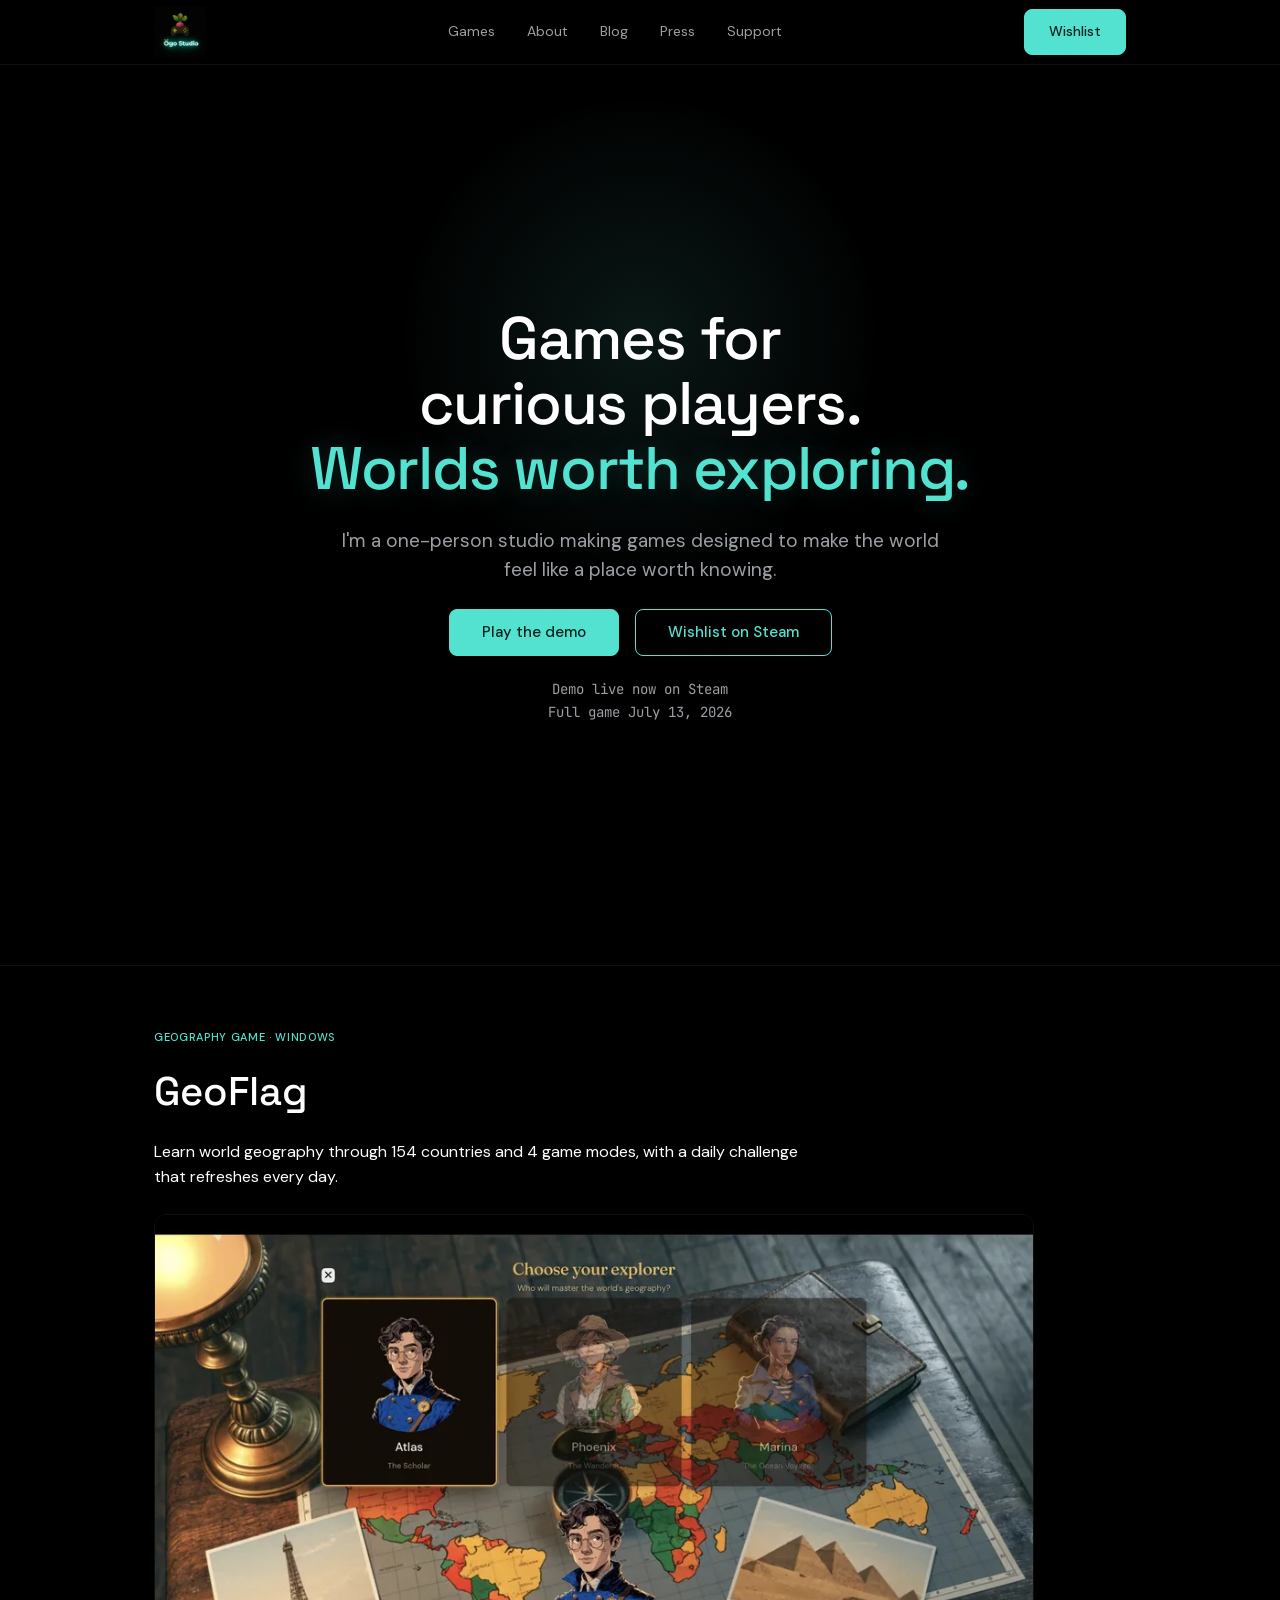
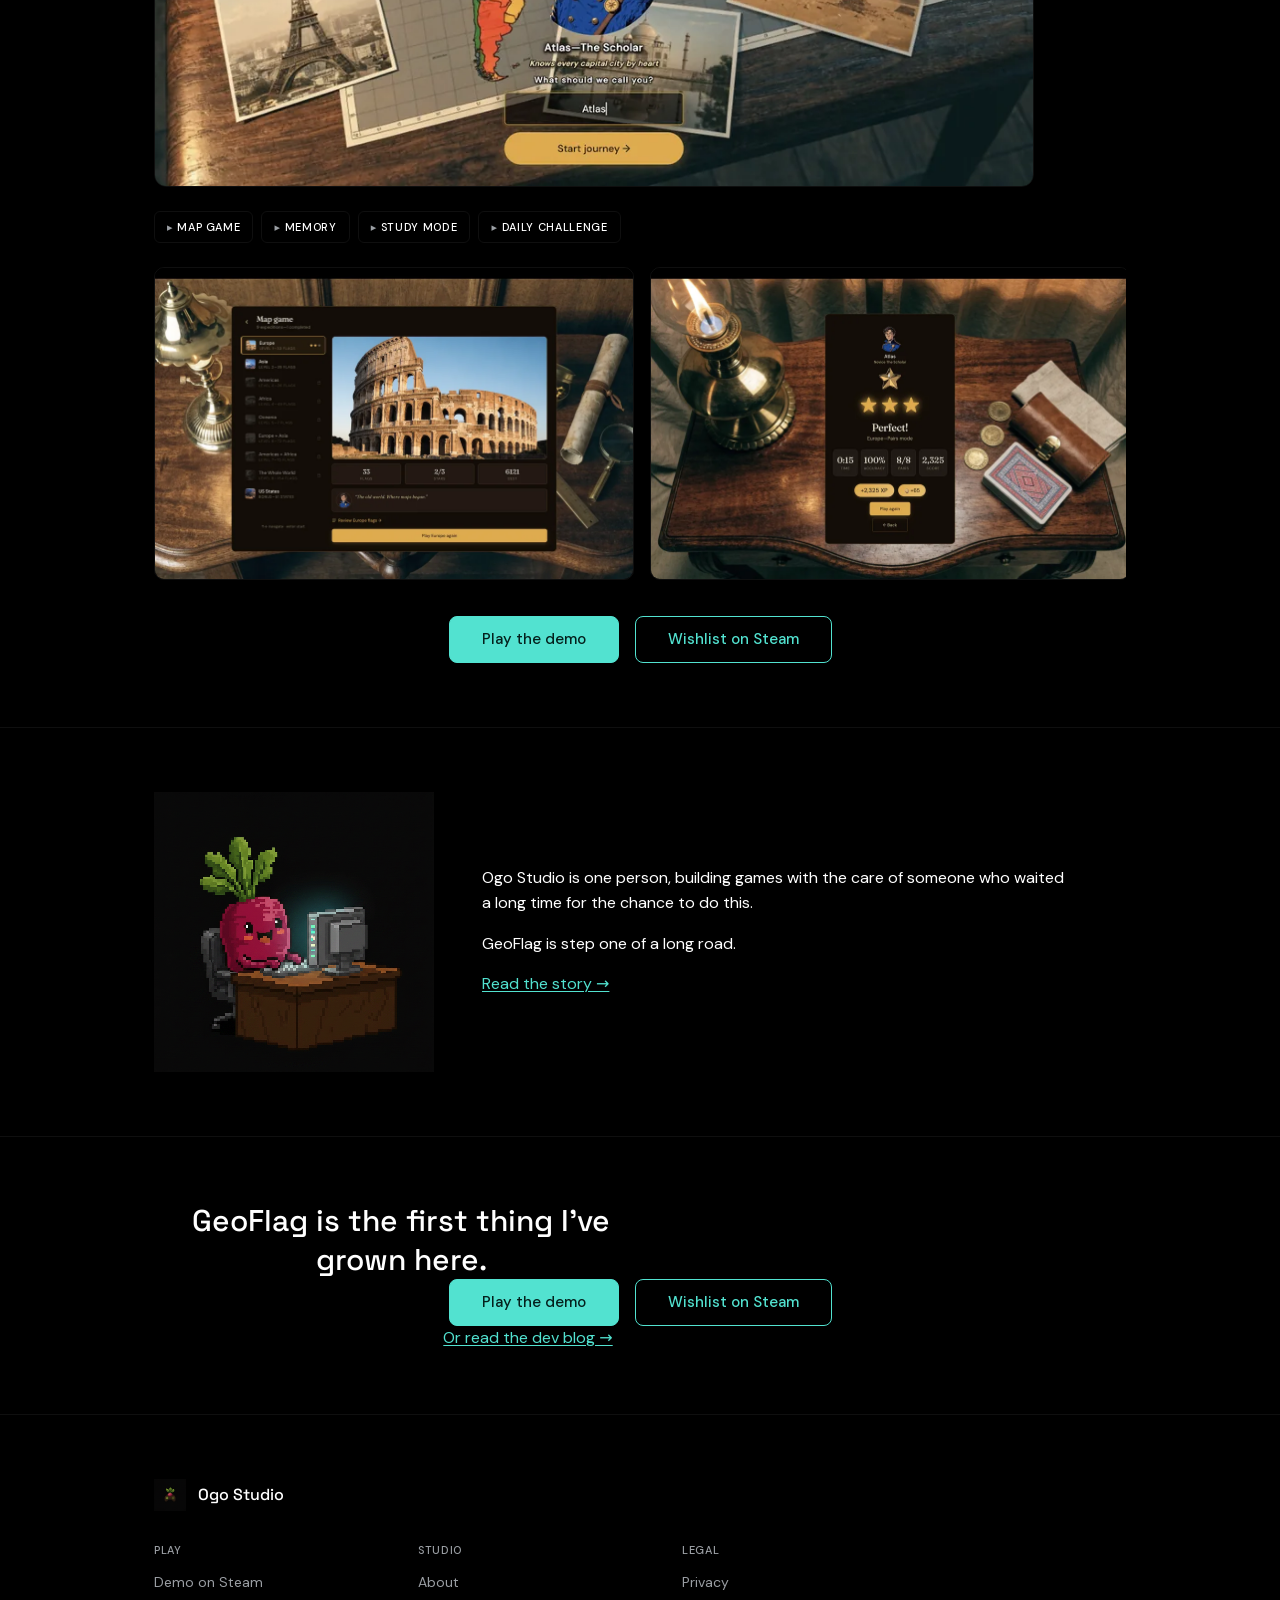
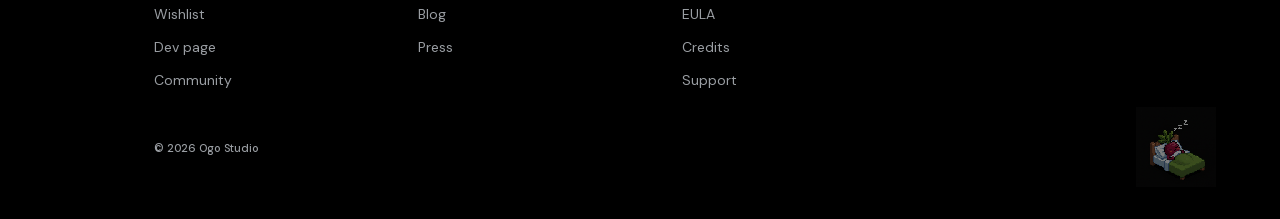
==== commit fa677155: "Landing fixes: mobile gallery overflow, soft-close padding, header wordmark sizing" ====
--- a/index.html
+++ b/index.html
@@ -44,7 +44,7 @@
   <header class="site-header">
     <div class="container site-header__inner">
       <a href="index.html" class="site-header__brand" aria-label="Ogo Studio home">
-        <img src="assets/logo/ogo-studio-lockup.png" alt="Ogo Studio" width="160" height="48">
+        <img src="assets/logo/ogo-studio-lockup.png" alt="Ogo Studio" width="52" height="52">
       </a>
       <nav class="site-header__nav" aria-label="Primary">
         <a href="index.html">Games</a>
--- a/assets/css/style.css
+++ b/assets/css/style.css
@@ -213,7 +213,9 @@
   min-height:64px;
 }
 .site-header__brand{display:inline-flex;align-items:center;}
-.site-header__brand img{width:160px;height:auto;}
+/* Lockup asset is square (1024x1024), so size by HEIGHT to fit the bar.
+   Sizing by width would render it 160px tall and dominate the header. */
+.site-header__brand img{height:52px;width:auto;}
 .site-header__nav{display:flex;align-items:center;gap:var(--space-6);}
 .site-header__nav a{
   font:var(--type-small);color:var(--ogo-text-muted);
@@ -241,7 +243,7 @@
 
 /* Mobile drawer (collapsed nav) */
 @media (max-width:767px){
-  .site-header__brand img{width:120px;}
+  .site-header__brand img{height:44px;}
   .site-header__menu{display:inline-flex;}
   .site-header__nav{
     position:absolute;top:100%;left:0;right:0;
@@ -264,7 +266,6 @@
 .site-footer{
   position:relative;
   border-top:0.5px solid var(--ogo-line);
-  margin-top:var(--space-8);
   padding-block:var(--space-8);
 }
 .site-footer__brand{display:flex;align-items:center;gap:var(--space-3);margin-bottom:var(--space-6);}
@@ -460,7 +461,9 @@
 .showcase__inner{display:flex;flex-direction:column;gap:var(--space-5);}
 .showcase h2{font:var(--type-display);font-size:clamp(28px,4vw,40px);}
 .showcase__desc{font:var(--type-body);max-width:60ch;}
-.showcase__shot{max-width:880px;border-radius:var(--radius-hero);overflow:hidden;align-self:flex-start;}
+/* width:100% is load-bearing: without it WebKit sizes this flex item to the
+   image's intrinsic width (1920px) and overflows the viewport on mobile. */
+.showcase__shot{width:100%;max-width:880px;border-radius:var(--radius-hero);overflow:hidden;align-self:flex-start;}
 .showcase__shot img{display:block;width:100%;height:auto;border-radius:var(--radius-hero);border:0.5px solid var(--ogo-line);}
 
 .mode-chips{display:flex;flex-wrap:wrap;gap:var(--space-2);list-style:none;padding:0;}
@@ -471,16 +474,21 @@
 }
 .mode-chip::before{content:"\25B8";color:var(--ogo-text-muted);margin-right:var(--space-1);}
 
-/* Horizontal scroll-snap gallery; uniform height, natural widths (no crop) */
+/* Horizontal scroll-snap gallery. Items are sized by WIDTH (a fixed desktop
+   width / a share of the viewport on mobile), never by the image's natural
+   width, so they can never overflow. Heights follow each shot's ratio. */
 .screenshot-gallery{
-  display:flex;gap:var(--space-4);
+  display:flex;gap:var(--space-4);align-items:flex-start;
   overflow-x:auto;scroll-snap-type:x mandatory;
   padding-bottom:var(--space-3);overscroll-behavior-x:contain;
 }
-.screenshot-gallery > picture{flex:0 0 auto;scroll-snap-align:center;}
+.screenshot-gallery > picture{flex:0 0 auto;scroll-snap-align:center;width:480px;max-width:85vw;}
 .screenshot-gallery img{
-  display:block;height:clamp(220px,42vh,400px);width:auto;
+  display:block;width:100%;height:auto;
   border-radius:var(--radius-card);border:0.5px solid var(--ogo-line);
+}
+@media (max-width:767px){
+  .screenshot-gallery > picture{width:85vw;}
 }
 
 /* ---- Studio strip ---- */
@@ -500,6 +508,9 @@
   display:flex;flex-direction:column;align-items:center;gap:var(--space-5);text-align:center;
 }
 .close__lead{font:var(--type-h1);font-family:var(--font-display);font-size:clamp(22px,3vw,30px);max-width:26ch;}
+@media (max-width:767px){
+  .close{padding-block:var(--space-6);}
+}
 
 /* ---- Scroll-driven reveals (showcase + studio strip). Opacity:0 lives ONLY
    inside this guarded block, so unsupported / reduced-motion shows content. ---- */
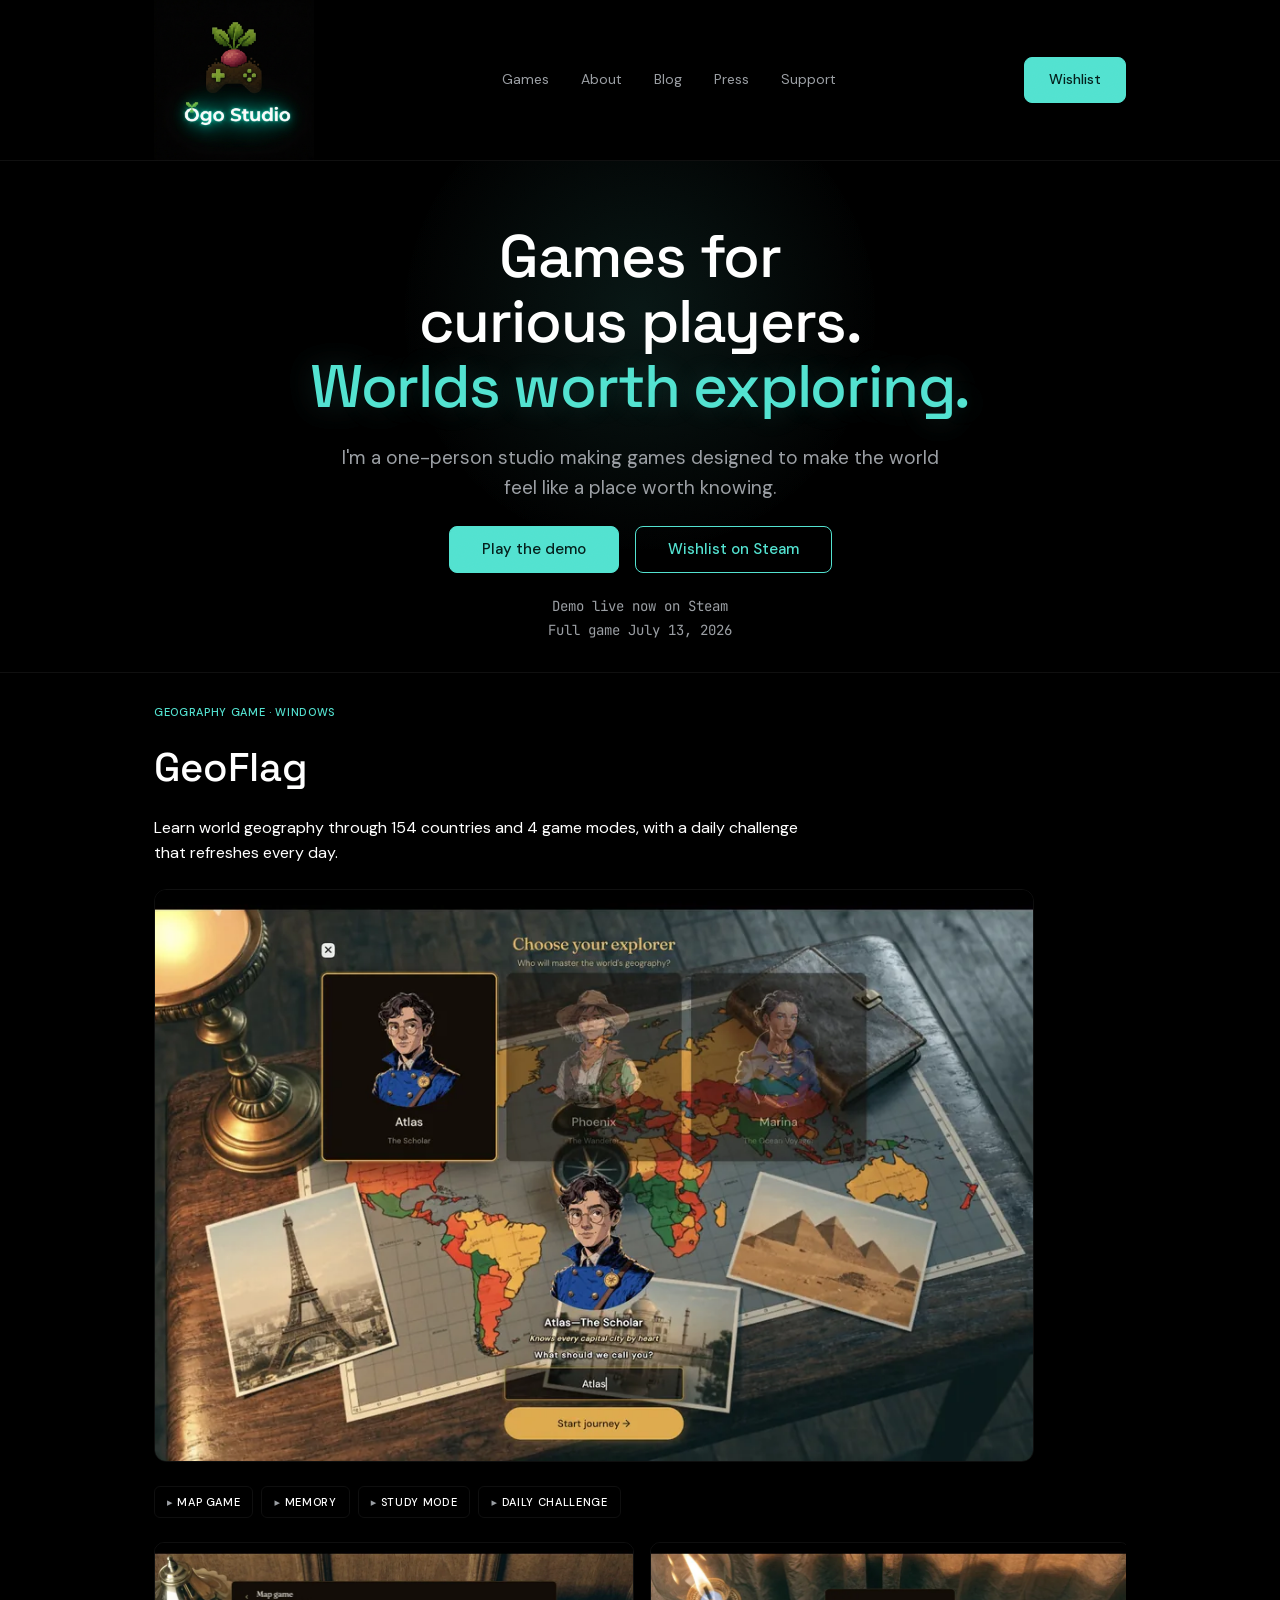
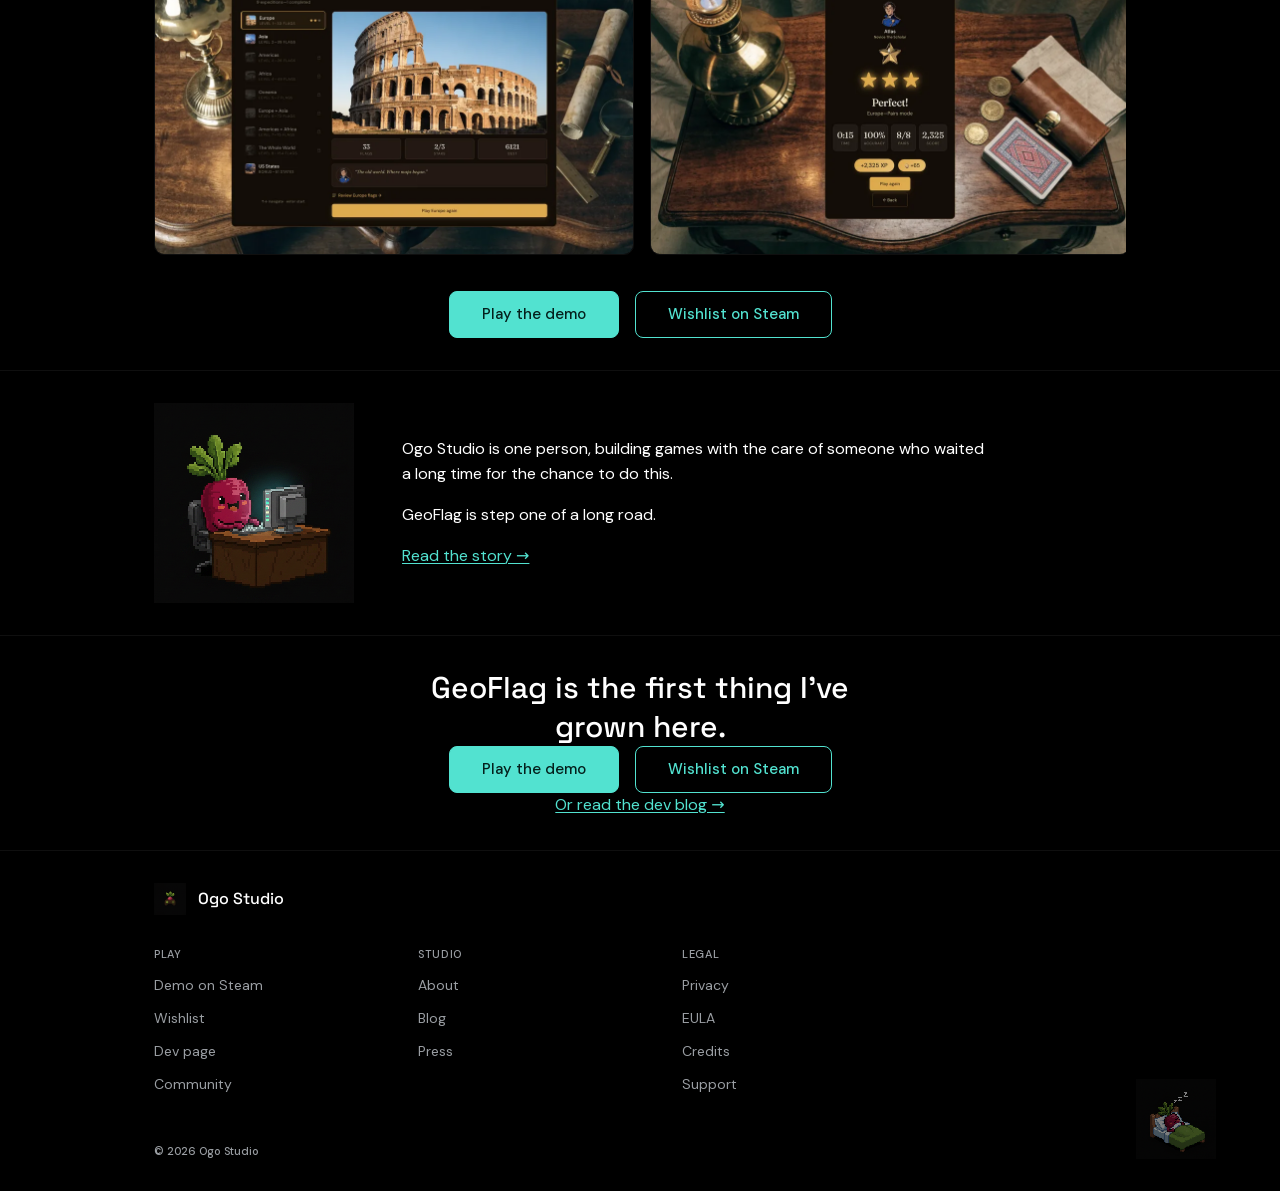
==== commit c1277f01: "Landing: center soft-close block horizontally, restore readable header wordmark" ====
--- a/index.html
+++ b/index.html
@@ -44,7 +44,7 @@
   <header class="site-header">
     <div class="container site-header__inner">
       <a href="index.html" class="site-header__brand" aria-label="Ogo Studio home">
-        <img src="assets/logo/ogo-studio-lockup.png" alt="Ogo Studio" width="52" height="52">
+        <img src="assets/logo/ogo-studio-lockup.png" alt="Ogo Studio" width="160" height="160">
       </a>
       <nav class="site-header__nav" aria-label="Primary">
         <a href="index.html">Games</a>
--- a/assets/css/style.css
+++ b/assets/css/style.css
@@ -213,9 +213,11 @@
   min-height:64px;
 }
 .site-header__brand{display:inline-flex;align-items:center;}
-/* Lockup asset is square (1024x1024), so size by HEIGHT to fit the bar.
-   Sizing by width would render it 160px tall and dominate the header. */
-.site-header__brand img{height:52px;width:auto;}
+/* Readable wordmark size (restored). The square 1024x1024 lockup renders
+   160px tall here; a faint edge may show on true black because the asset is
+   flattened-to-near-black (not transparent). Readability wins for now; the
+   real fix is a transparent-background regeneration (tracked in TODO). */
+.site-header__brand img{width:160px;height:auto;}
 .site-header__nav{display:flex;align-items:center;gap:var(--space-6);}
 .site-header__nav a{
   font:var(--type-small);color:var(--ogo-text-muted);
@@ -243,7 +245,7 @@
 
 /* Mobile drawer (collapsed nav) */
 @media (max-width:767px){
-  .site-header__brand img{height:44px;}
+  .site-header__brand img{width:120px;}
   .site-header__menu{display:inline-flex;}
   .site-header__nav{
     position:absolute;top:100%;left:0;right:0;
@@ -266,7 +268,7 @@
 .site-footer{
   position:relative;
   border-top:0.5px solid var(--ogo-line);
-  padding-block:var(--space-8);
+  padding-block:var(--space-6);
 }
 .site-footer__brand{display:flex;align-items:center;gap:var(--space-3);margin-bottom:var(--space-6);}
 .site-footer__brand img{width:32px;height:32px;}
@@ -405,11 +407,15 @@
    ========================================================================== */
 
 /* ---- Hero (home variant) ---- */
+/* No min-height:100vh -- a centered full-viewport hero left ~240px of dead
+   space below its content before the next section. Hero is content-sized like
+   every other section; it just gets a little more top room under the header.
+   Section rhythm: every section pads 32px block (16px mobile), so every
+   section-to-section gap is a consistent 64px desktop / 32px mobile. */
 .hero--home{
-  min-height:100vh;
-  display:flex;flex-direction:column;align-items:center;justify-content:center;
+  display:flex;flex-direction:column;align-items:center;
   text-align:center;
-  padding-block:var(--space-8);
+  padding-top:var(--space-8);padding-bottom:var(--space-6);
 }
 .hero--home .hero-sentinel{position:absolute;top:0;left:0;width:1px;height:1px;}
 .hero__inner{display:flex;flex-direction:column;align-items:center;gap:var(--space-5);}
@@ -457,7 +463,7 @@
 }
 
 /* ---- GeoFlag showcase ---- */
-.showcase{padding-block:var(--space-8);border-top:0.5px solid var(--ogo-line);}
+.showcase{padding-block:var(--space-6);border-top:0.5px solid var(--ogo-line);}
 .showcase__inner{display:flex;flex-direction:column;gap:var(--space-5);}
 .showcase h2{font:var(--type-display);font-size:clamp(28px,4vw,40px);}
 .showcase__desc{font:var(--type-body);max-width:60ch;}
@@ -492,9 +498,9 @@
 }
 
 /* ---- Studio strip ---- */
-.studio-strip{padding-block:var(--space-8);border-top:0.5px solid var(--ogo-line);}
-.studio-strip__inner{display:grid;grid-template-columns:280px 1fr;gap:var(--space-7);align-items:center;}
-.studio-strip__img img{width:280px;height:auto;image-rendering:pixelated;}
+.studio-strip{padding-block:var(--space-6);border-top:0.5px solid var(--ogo-line);}
+.studio-strip__inner{display:grid;grid-template-columns:200px 1fr;gap:var(--space-7);align-items:center;}
+.studio-strip__img img{width:200px;height:auto;image-rendering:pixelated;}
 .studio-strip__text{display:flex;flex-direction:column;gap:var(--space-4);}
 .studio-strip__text p{font:var(--type-body);max-width:54ch;}
 @media (max-width:767px){
@@ -504,23 +510,39 @@
 
 /* ---- Soft close ---- */
 .close{
-  padding-block:var(--space-8);border-top:0.5px solid var(--ogo-line);
+  padding-block:var(--space-6);border-top:0.5px solid var(--ogo-line);
   display:flex;flex-direction:column;align-items:center;gap:var(--space-5);text-align:center;
 }
 .close__lead{font:var(--type-h1);font-family:var(--font-display);font-size:clamp(22px,3vw,30px);max-width:26ch;}
+/* Horizontal centering only. The close children are max-width blocks; without
+   auto inline-margins they sit left-aligned and text-align:center merely
+   centers text inside that left box. margin-inline:auto centers the boxes.
+   No vertical effect (inline margins only) -- section rhythm untouched. */
+.close .container > *{margin-inline:auto;}
+
+/* ---- Consistent vertical rhythm on mobile: every section pads 16px block
+   (hero a touch more on top), giving a uniform 32px section-to-section gap. ---- */
 @media (max-width:767px){
-  .close{padding-block:var(--space-6);}
-}
-
-/* ---- Scroll-driven reveals (showcase + studio strip). Opacity:0 lives ONLY
-   inside this guarded block, so unsupported / reduced-motion shows content. ---- */
-@keyframes reveal-in{from{opacity:0;transform:translateY(18px);}to{opacity:1;transform:none;}}
+  .showcase,.studio-strip,.close,.site-footer{padding-block:var(--space-4);}
+  .hero--home{padding-top:var(--space-6);padding-bottom:var(--space-4);}
+}
+
+/* ---- Scroll-driven reveals (showcase + studio strip) ----
+   PROGRESSIVE ENHANCEMENT, hard rule: content is fully visible at rest. The
+   reveal is TRANSFORM-ONLY (a small slide-up); opacity is never touched, so
+   nothing here can ever hide a section. Previous version set opacity:0 and
+   relied on the view() timeline to animate it back to 1 -- but a below-fold
+   element whose timeline never advances (some WebKit builds report
+   animation-timeline support via @supports yet never run the animation) stayed
+   stuck at opacity:0, making the showcase + studio strip permanently invisible.
+   Worst case now: an element sits 16px lower than final. Always readable. */
+@keyframes reveal-in{from{transform:translateY(16px);}to{transform:translateY(0);}}
 @supports (animation-timeline:view()){
   @media (prefers-reduced-motion:no-preference){
-    .reveal{opacity:0;animation:reveal-in linear both;animation-timeline:view();animation-range:entry 0% entry 45%;}
-    .reveal.r2{animation-range:entry 8% entry 50%;}
-    .reveal.r3{animation-range:entry 16% entry 56%;}
-    .reveal.r4{animation-range:entry 24% entry 62%;}
-    .reveal.r5{animation-range:entry 32% entry 68%;}
+    .reveal{animation:reveal-in linear both;animation-timeline:view();animation-range:entry 0% cover 22%;}
+    .reveal.r2{animation-range:entry 6% cover 26%;}
+    .reveal.r3{animation-range:entry 12% cover 30%;}
+    .reveal.r4{animation-range:entry 18% cover 34%;}
+    .reveal.r5{animation-range:entry 24% cover 38%;}
   }
 }
